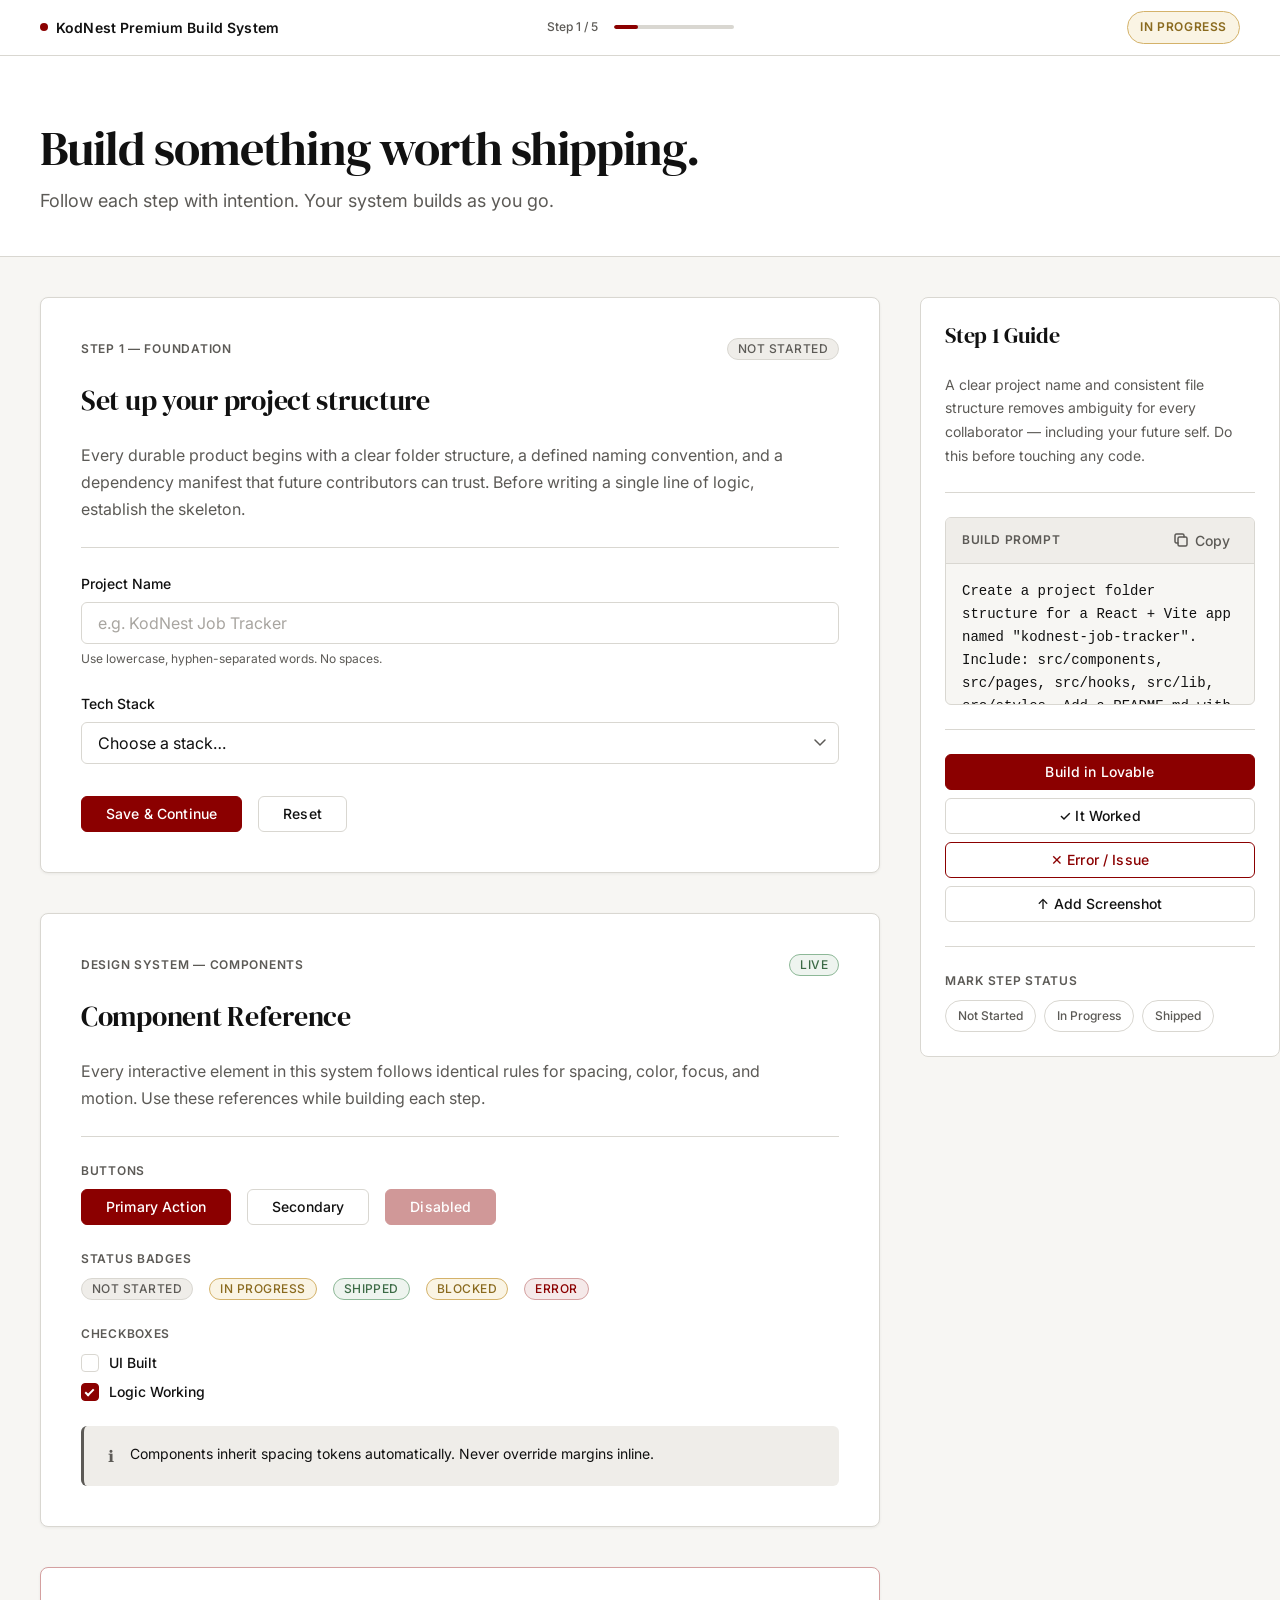
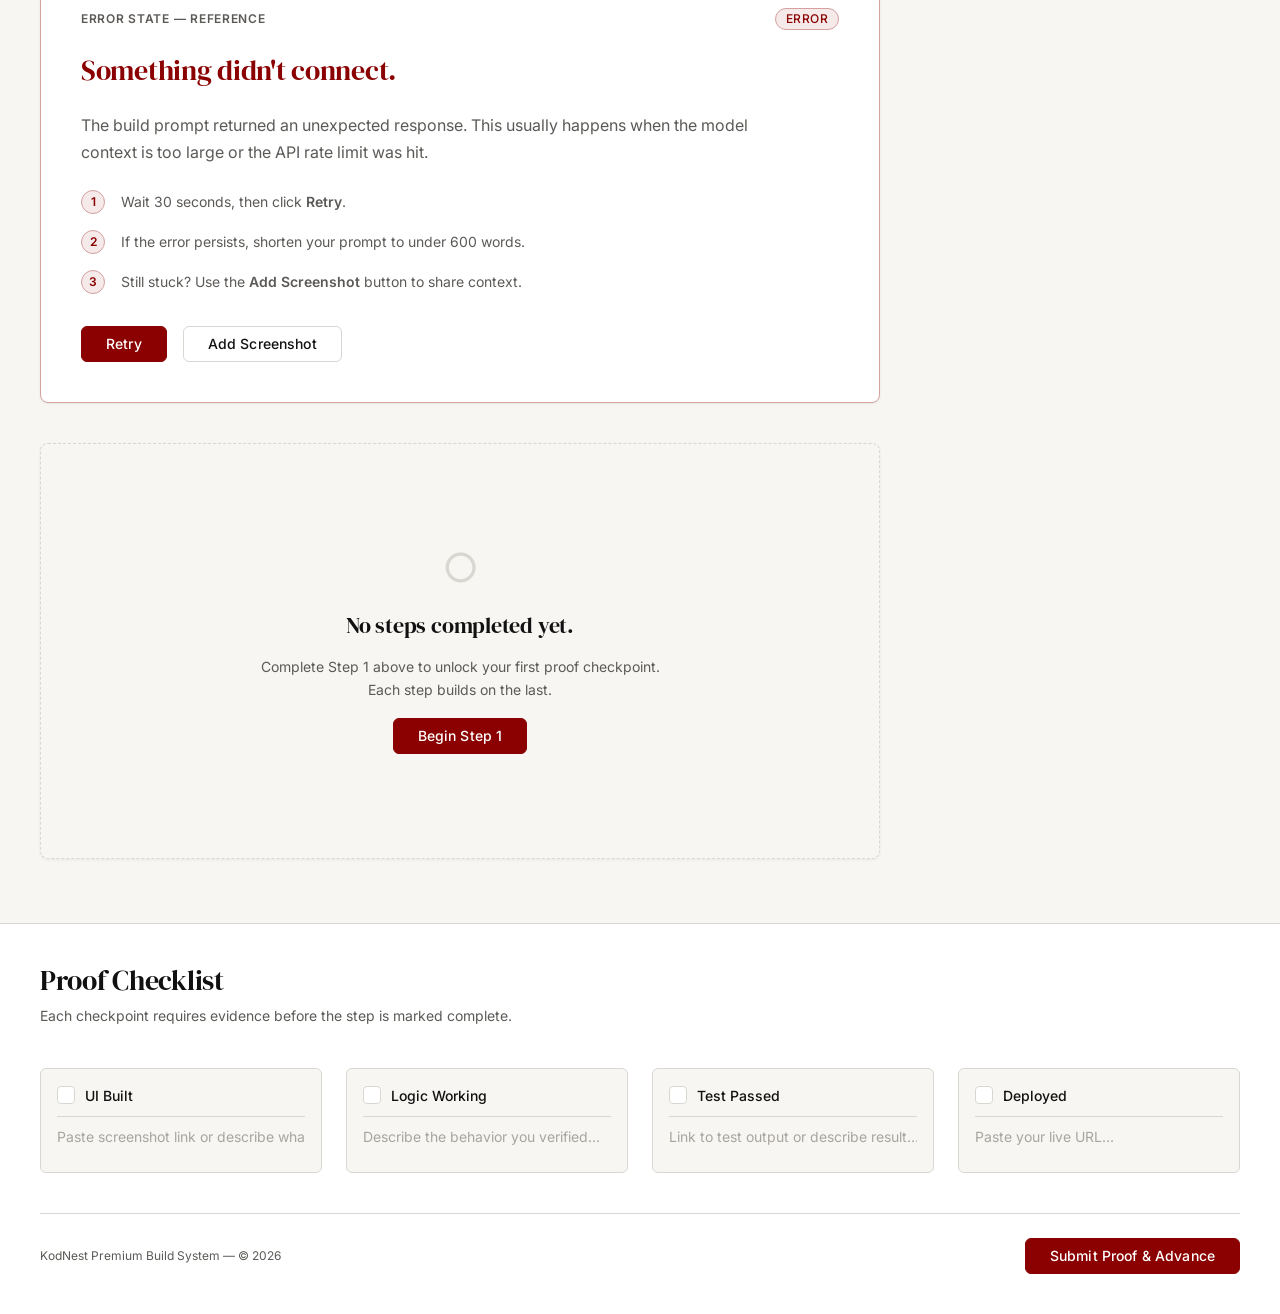
==== index.html @ 3947d909 "Initial commit for Job Notification Tracker" ====
<!DOCTYPE html>
<html lang="en">

<head>
    <meta charset="UTF-8" />
    <meta name="viewport" content="width=device-width, initial-scale=1.0" />
    <meta name="description"
        content="KodNest Premium Build System — A calm, intentional, and coherent design system for serious product builders." />
    <title>KodNest Premium Build System</title>
    <link rel="preconnect" href="https://fonts.googleapis.com" />
    <link rel="preconnect" href="https://fonts.gstatic.com" crossorigin />
    <link href="https://fonts.googleapis.com/css2?family=DM+Serif+Display&family=Inter:wght@400;500;600&display=swap"
        rel="stylesheet" />

    <style>
        /* ── TOKENS ── */
        :root {
            --color-bg: #F7F6F3;
            --color-text: #111111;
            --color-accent: #8B0000;
            --color-accent-hover: #6E0000;
            --color-accent-light: #f5e9e9;
            --color-success: #3B6A45;
            --color-success-bg: #EEF4EF;
            --color-warning: #8A6A1E;
            --color-warning-bg: #FAF4E4;
            --color-error: #8B0000;
            --color-error-bg: #f5e9e9;
            --color-border: #D9D7D1;
            --color-border-focus: #8B0000;
            --color-muted: #5C5A56;
            --color-surface: #FFFFFF;
            --color-overlay: #EFEDE9;
            --font-heading: 'DM Serif Display', Georgia, serif;
            --font-body: 'Inter', -apple-system, 'Segoe UI', sans-serif;
            --text-xs: 0.75rem;
            --text-sm: 0.875rem;
            --text-base: 1rem;
            --text-md: 1.125rem;
            --text-lg: 1.375rem;
            --text-xl: 1.75rem;
            --text-2xl: 2.25rem;
            --text-3xl: 3rem;
            --leading-tight: 1.2;
            --leading-normal: 1.5;
            --leading-relaxed: 1.7;
            --weight-regular: 400;
            --weight-medium: 500;
            --weight-semibold: 600;
            --space-1: 8px;
            --space-2: 16px;
            --space-3: 24px;
            --space-5: 40px;
            --space-8: 64px;
            --max-width-text: 720px;
            --max-width-layout: 1280px;
            --radius-sm: 4px;
            --radius-md: 6px;
            --radius-lg: 8px;
            --duration-fast: 150ms;
            --duration-base: 200ms;
            --easing-standard: ease-in-out;
            --shadow-card: 0 1px 3px rgba(0, 0, 0, 0.06);
            --z-topbar: 100;
            --z-overlay: 200;
        }

        /* ── RESET ── */
        *,
        *::before,
        *::after {
            box-sizing: border-box;
            margin: 0;
            padding: 0;
        }

        html {
            font-size: 16px;
            scroll-behavior: smooth;
            -webkit-font-smoothing: antialiased;
        }

        body {
            background-color: var(--color-bg);
            color: var(--color-text);
            font-family: var(--font-body);
            font-size: var(--text-base);
            line-height: var(--leading-relaxed);
            min-height: 100vh;
        }

        h1,
        h2,
        h3,
        h4,
        h5,
        h6 {
            font-family: var(--font-heading);
            font-weight: var(--weight-regular);
            line-height: var(--leading-tight);
            color: var(--color-text);
            letter-spacing: -0.01em;
        }

        h1 {
            font-size: var(--text-3xl);
        }

        h2 {
            font-size: var(--text-xl);
        }

        h3 {
            font-size: var(--text-lg);
        }

        p {
            font-size: var(--text-base);
            line-height: var(--leading-relaxed);
            color: var(--color-text);
            max-width: var(--max-width-text);
        }

        a {
            color: var(--color-accent);
            text-decoration: underline;
            text-underline-offset: 3px;
            transition: color var(--duration-fast) var(--easing-standard);
        }

        a:hover {
            color: var(--color-accent-hover);
        }

        strong {
            font-weight: var(--weight-semibold);
        }

        img {
            max-width: 100%;
            display: block;
            height: auto;
        }

        select {
            appearance: none;
            -webkit-appearance: none;
            background-image: url("data:image/svg+xml,%3Csvg xmlns='http://www.w3.org/2000/svg' width='12' height='8' viewBox='0 0 12 8'%3E%3Cpath d='M1 1l5 5 5-5' stroke='%235C5A56' stroke-width='1.5' fill='none' stroke-linecap='round'/%3E%3C/svg%3E");
            background-repeat: no-repeat;
            background-position: right 12px center;
            background-size: 12px;
            padding-right: 36px !important;
            cursor: pointer;
        }

        :focus-visible {
            outline: 2px solid var(--color-border-focus);
            outline-offset: 3px;
        }

        ::selection {
            background-color: var(--color-accent-light);
            color: var(--color-text);
        }

        ::-webkit-scrollbar {
            width: 6px;
            height: 6px;
        }

        ::-webkit-scrollbar-track {
            background: var(--color-bg);
        }

        ::-webkit-scrollbar-thumb {
            background: var(--color-border);
            border-radius: 99px;
        }

        ::-webkit-scrollbar-thumb:hover {
            background: var(--color-muted);
        }

        code {
            font-family: 'SFMono-Regular', 'Consolas', 'Menlo', monospace;
            font-size: 0.88em;
            background-color: var(--color-overlay);
            border: 1px solid var(--color-border);
            border-radius: var(--radius-sm);
            padding: 2px 6px;
        }

        pre {
            font-family: 'SFMono-Regular', 'Consolas', 'Menlo', monospace;
            font-size: var(--text-sm);
            line-height: 1.6;
            background-color: var(--color-overlay);
            border: 1px solid var(--color-border);
            border-radius: var(--radius-md);
            padding: var(--space-2);
            overflow-x: auto;
            white-space: pre-wrap;
            word-break: break-word;
            margin: 0;
        }

        /* ── CONTAINER ── */
        .container {
            width: 100%;
            max-width: var(--max-width-layout);
            margin: 0 auto;
            padding: 0 var(--space-5);
        }

        @media (max-width: 768px) {
            .container {
                padding: 0 var(--space-3);
            }
        }

        /* ── TOP BAR ── */
        .top-bar {
            position: sticky;
            top: 0;
            z-index: var(--z-topbar);
            height: 56px;
            display: flex;
            align-items: center;
            justify-content: space-between;
            gap: var(--space-3);
            padding: 0 var(--space-5);
            background-color: var(--color-surface);
            border-bottom: 1px solid var(--color-border);
        }

        .top-bar__project {
            display: flex;
            align-items: center;
            gap: var(--space-1);
            font-size: var(--text-sm);
            font-weight: var(--weight-semibold);
            color: var(--color-text);
            letter-spacing: 0.01em;
            white-space: nowrap;
            flex: 1;
        }

        .top-bar__logo-dot {
            width: 8px;
            height: 8px;
            border-radius: 50%;
            background-color: var(--color-accent);
            flex-shrink: 0;
        }

        .top-bar__progress {
            display: flex;
            align-items: center;
            gap: var(--space-2);
            flex: 2;
            justify-content: center;
        }

        .progress-step {
            font-size: var(--text-xs);
            font-weight: var(--weight-medium);
            color: var(--color-muted);
            white-space: nowrap;
        }

        .progress-track {
            width: 120px;
            height: 4px;
            background-color: var(--color-border);
            border-radius: 99px;
            overflow: hidden;
            flex-shrink: 0;
        }

        .progress-track__fill {
            height: 100%;
            background-color: var(--color-accent);
            border-radius: 99px;
            transition: width var(--duration-base) var(--easing-standard);
        }

        .top-bar__status {
            display: flex;
            align-items: center;
            justify-content: flex-end;
            flex: 1;
        }

        @media (max-width: 640px) {
            .top-bar {
                padding: 0 var(--space-2);
                gap: var(--space-2);
            }

            .top-bar__progress {
                display: none;
            }
        }

        /* ── CONTEXT HEADER ── */
        .context-header {
            border-bottom: 1px solid var(--color-border);
            padding: var(--space-8) 0 var(--space-5) 0;
            background-color: var(--color-surface);
        }

        .context-header .container {
            display: flex;
            flex-direction: column;
            gap: var(--space-1);
        }

        .context-header__headline {
            font-family: var(--font-heading);
            font-size: var(--text-3xl);
            color: var(--color-text);
            line-height: var(--leading-tight);
            max-width: 700px;
            letter-spacing: -0.02em;
        }

        .context-header__subtext {
            font-size: var(--text-md);
            color: var(--color-muted);
            line-height: var(--leading-relaxed);
            max-width: 560px;
        }

        @media (max-width: 768px) {
            .context-header {
                padding: var(--space-5) 0 var(--space-3) 0;
            }

            .context-header__headline {
                font-size: var(--text-2xl);
            }
        }

        /* ── WORKSPACE ── */
        .workspace {
            padding: var(--space-5) 0 var(--space-8) 0;
        }

        .workspace__inner {
            display: grid;
            grid-template-columns: 70% 30%;
            gap: var(--space-5);
            align-items: start;
        }

        .workspace__primary {
            display: flex;
            flex-direction: column;
            gap: var(--space-5);
            min-width: 0;
        }

        .workspace__secondary {
            min-width: 0;
        }

        @media (max-width: 960px) {
            .workspace__inner {
                grid-template-columns: 1fr;
            }

            .workspace__secondary {
                order: -1;
            }

            .panel {
                position: static;
                max-height: none;
            }
        }

        /* ── BUTTONS ── */
        .btn {
            display: inline-flex;
            align-items: center;
            justify-content: center;
            gap: var(--space-1);
            font-family: var(--font-body);
            font-size: var(--text-sm);
            font-weight: var(--weight-medium);
            line-height: 1;
            letter-spacing: 0.01em;
            border-radius: var(--radius-md);
            padding: 10px var(--space-3);
            border: 1.5px solid transparent;
            cursor: pointer;
            transition:
                background-color var(--duration-fast) var(--easing-standard),
                border-color var(--duration-fast) var(--easing-standard),
                color var(--duration-fast) var(--easing-standard),
                opacity var(--duration-fast) var(--easing-standard);
            text-decoration: none;
            white-space: nowrap;
            user-select: none;
            position: relative;
        }

        .btn--primary {
            background-color: var(--color-accent);
            border-color: var(--color-accent);
            color: #ffffff;
        }

        .btn--primary:hover:not(:disabled) {
            background-color: var(--color-accent-hover);
            border-color: var(--color-accent-hover);
        }

        .btn--secondary {
            background-color: transparent;
            border-color: var(--color-border);
            color: var(--color-text);
        }

        .btn--secondary:hover:not(:disabled) {
            background-color: var(--color-overlay);
            border-color: var(--color-text);
        }

        .btn--danger-outline {
            border-color: var(--color-accent);
            color: var(--color-accent);
            background: transparent;
        }

        .btn--danger-outline:hover:not(:disabled) {
            background-color: var(--color-accent-light);
        }

        .btn--full {
            width: 100%;
        }

        .btn:disabled,
        .btn--disabled {
            opacity: 0.4;
            cursor: not-allowed;
            pointer-events: none;
        }

        .btn--loading {
            pointer-events: none;
            opacity: 0.7;
        }

        .btn--loading::after {
            content: '';
            position: absolute;
            right: var(--space-2);
            top: 50%;
            transform: translateY(-50%);
            width: 14px;
            height: 14px;
            border: 2px solid rgba(255, 255, 255, 0.4);
            border-top-color: #ffffff;
            border-radius: 50%;
            animation: btn-spin 600ms linear infinite;
        }

        .btn--secondary.btn--loading::after {
            border: 2px solid var(--color-border);
            border-top-color: var(--color-accent);
        }

        @keyframes btn-spin {
            to {
                transform: translateY(-50%) rotate(360deg);
            }
        }

        .btn-icon {
            display: inline-flex;
            align-items: center;
            gap: 6px;
            font-family: var(--font-body);
            font-size: var(--text-sm);
            font-weight: var(--weight-medium);
            color: var(--color-muted);
            background: none;
            border: none;
            padding: 4px 8px;
            border-radius: var(--radius-sm);
            cursor: pointer;
            transition: color var(--duration-fast) var(--easing-standard), background-color var(--duration-fast) var(--easing-standard);
        }

        .btn-icon:hover {
            color: var(--color-text);
            background-color: var(--color-overlay);
        }

        /* ── BADGES ── */
        .badge {
            display: inline-flex;
            align-items: center;
            font-family: var(--font-body);
            font-size: var(--text-xs);
            font-weight: var(--weight-medium);
            letter-spacing: 0.04em;
            text-transform: uppercase;
            line-height: 1;
            padding: 4px 10px;
            border-radius: 99px;
            white-space: nowrap;
            border: 1px solid transparent;
        }

        .badge--neutral {
            background-color: var(--color-overlay);
            color: var(--color-muted);
            border-color: var(--color-border);
        }

        .badge--in-progress {
            background-color: var(--color-warning-bg);
            color: var(--color-warning);
            border-color: #D4B26A;
        }

        .badge--success {
            background-color: var(--color-success-bg);
            color: var(--color-success);
            border-color: #8DB897;
        }

        .badge--warning {
            background-color: var(--color-warning-bg);
            color: var(--color-warning);
            border-color: #D4B26A;
        }

        .badge--error {
            background-color: var(--color-error-bg);
            color: var(--color-error);
            border-color: #D4A0A0;
        }

        .status-badge {
            font-family: var(--font-body);
            font-size: var(--text-xs);
            font-weight: var(--weight-semibold);
            letter-spacing: 0.05em;
            text-transform: uppercase;
            padding: 5px 12px;
            border-radius: 99px;
            border: 1.5px solid transparent;
        }

        .status-badge--not-started {
            background-color: var(--color-overlay);
            color: var(--color-muted);
            border-color: var(--color-border);
        }

        .status-badge--in-progress {
            background-color: var(--color-warning-bg);
            color: var(--color-warning);
            border-color: #D4B26A;
        }

        .status-badge--shipped {
            background-color: var(--color-success-bg);
            color: var(--color-success);
            border-color: #8DB897;
        }

        /* ── CARDS ── */
        .card {
            background-color: var(--color-surface);
            border: 1px solid var(--color-border);
            border-radius: var(--radius-lg);
            padding: var(--space-5);
            display: flex;
            flex-direction: column;
            gap: var(--space-3);
            box-shadow: var(--shadow-card);
            transition: border-color var(--duration-base) var(--easing-standard);
        }

        .card:focus-within {
            border-color: var(--color-border-focus);
        }

        .card--error {
            border-color: #D4A0A0;
        }

        .card--empty {
            border-style: dashed;
            border-color: var(--color-border);
            background-color: var(--color-bg);
        }

        .card__header {
            display: flex;
            align-items: center;
            justify-content: space-between;
            gap: var(--space-2);
        }

        .card__label {
            font-size: var(--text-xs);
            font-weight: var(--weight-semibold);
            letter-spacing: 0.06em;
            text-transform: uppercase;
            color: var(--color-muted);
        }

        .card__title {
            font-family: var(--font-heading);
            font-size: var(--text-xl);
            line-height: var(--leading-tight);
            color: var(--color-text);
        }

        .card--error .card__title {
            color: var(--color-error);
        }

        .card__body {
            font-size: var(--text-base);
            line-height: var(--leading-relaxed);
            color: var(--color-muted);
            max-width: var(--max-width-text);
        }

        .card__divider {
            height: 1px;
            background-color: var(--color-border);
            border: none;
            flex-shrink: 0;
        }

        .card__actions {
            display: flex;
            align-items: center;
            gap: var(--space-2);
            flex-wrap: wrap;
            padding-top: var(--space-1);
        }

        /* ── FORM FIELDS ── */
        .field-group {
            display: flex;
            flex-direction: column;
            gap: 6px;
        }

        .field-label {
            font-size: var(--text-sm);
            font-weight: var(--weight-medium);
            color: var(--color-text);
            user-select: none;
        }

        .field-input {
            font-family: var(--font-body);
            font-size: var(--text-base);
            color: var(--color-text);
            background-color: var(--color-surface);
            border: 1.5px solid var(--color-border);
            border-radius: var(--radius-md);
            padding: 10px var(--space-2);
            width: 100%;
            transition: border-color var(--duration-fast) var(--easing-standard), box-shadow var(--duration-fast) var(--easing-standard);
            outline: none;
        }

        .field-input::placeholder {
            color: #A8A5A0;
        }

        .field-input:hover {
            border-color: var(--color-muted);
        }

        .field-input:focus {
            border-color: var(--color-border-focus);
            box-shadow: 0 0 0 3px var(--color-accent-light);
        }

        .field-input--valid {
            border-color: var(--color-success);
        }

        .field-input--valid:focus {
            box-shadow: 0 0 0 3px var(--color-success-bg);
            border-color: var(--color-success);
        }

        .field-input--error {
            border-color: var(--color-error);
        }

        .field-input--error:focus {
            box-shadow: 0 0 0 3px var(--color-error-bg);
            border-color: var(--color-error);
        }

        .field-hint {
            font-size: var(--text-xs);
            color: var(--color-muted);
            line-height: var(--leading-normal);
            max-width: none;
        }

        .field-error-msg {
            font-size: var(--text-xs);
            color: var(--color-error);
            line-height: var(--leading-normal);
            display: flex;
            align-items: center;
            gap: 5px;
            max-width: none;
        }

        .field-error-msg::before {
            content: '!';
            display: inline-flex;
            align-items: center;
            justify-content: center;
            width: 14px;
            height: 14px;
            border-radius: 50%;
            background-color: var(--color-error);
            color: #ffffff;
            font-size: 10px;
            font-weight: var(--weight-semibold);
            flex-shrink: 0;
            line-height: 1;
        }

        /* ── CHECKBOXES ── */
        .checkbox-label {
            display: inline-flex;
            align-items: center;
            gap: 10px;
            cursor: pointer;
            user-select: none;
        }

        .checkbox-input {
            width: 18px;
            height: 18px;
            border: 1.5px solid var(--color-border);
            border-radius: var(--radius-sm);
            background-color: var(--color-surface);
            appearance: none;
            -webkit-appearance: none;
            cursor: pointer;
            flex-shrink: 0;
            transition: border-color var(--duration-fast) var(--easing-standard), background-color var(--duration-fast) var(--easing-standard);
            position: relative;
        }

        .checkbox-input:hover {
            border-color: var(--color-accent);
        }

        .checkbox-input:checked {
            background-color: var(--color-accent);
            border-color: var(--color-accent);
        }

        .checkbox-input:checked::after {
            content: '';
            position: absolute;
            top: 3px;
            left: 5px;
            width: 5px;
            height: 9px;
            border: 2px solid #ffffff;
            border-top: none;
            border-left: none;
            transform: rotate(45deg);
        }

        .checkbox-text {
            font-size: var(--text-sm);
            font-weight: var(--weight-medium);
            color: var(--color-text);
            line-height: var(--leading-normal);
        }

        /* ── CALLOUTS ── */
        .callout {
            display: flex;
            align-items: flex-start;
            gap: var(--space-2);
            padding: var(--space-2) var(--space-3);
            border-radius: var(--radius-md);
            border-left: 3px solid transparent;
        }

        .callout p {
            font-size: var(--text-sm);
            line-height: var(--leading-relaxed);
            max-width: none;
        }

        .callout__icon {
            font-size: var(--text-base);
            flex-shrink: 0;
            margin-top: 1px;
        }

        .callout--info {
            background-color: var(--color-overlay);
            border-left-color: var(--color-muted);
            color: var(--color-muted);
        }

        .callout--success {
            background-color: var(--color-success-bg);
            border-left-color: var(--color-success);
            color: var(--color-success);
        }

        .callout--warning {
            background-color: var(--color-warning-bg);
            border-left-color: var(--color-warning);
            color: var(--color-warning);
        }

        .callout--error {
            background-color: var(--color-error-bg);
            border-left-color: var(--color-error);
            color: var(--color-error);
        }

        /* ── SECONDARY PANEL ── */
        .panel {
            background-color: var(--color-surface);
            border: 1px solid var(--color-border);
            border-radius: var(--radius-lg);
            padding: var(--space-3);
            display: flex;
            flex-direction: column;
            gap: var(--space-3);
            position: sticky;
            top: calc(56px + var(--space-3));
            max-height: calc(100vh - 140px);
            overflow-y: auto;
        }

        .panel__title {
            font-family: var(--font-heading);
            font-size: var(--text-lg);
            color: var(--color-text);
            line-height: var(--leading-tight);
        }

        .panel__description {
            font-size: var(--text-sm);
            color: var(--color-muted);
            line-height: var(--leading-relaxed);
            max-width: none;
        }

        .panel__label {
            font-size: var(--text-xs);
            font-weight: var(--weight-semibold);
            letter-spacing: 0.06em;
            text-transform: uppercase;
            color: var(--color-muted);
            max-width: none;
        }

        .panel__divider {
            height: 1px;
            background-color: var(--color-border);
            border: none;
            flex-shrink: 0;
        }

        .panel__actions {
            display: flex;
            flex-direction: column;
            gap: var(--space-1);
        }

        /* ── PROMPT BOX ── */
        .prompt-box {
            border: 1px solid var(--color-border);
            border-radius: var(--radius-md);
            overflow: hidden;
            background-color: var(--color-bg);
        }

        .prompt-box--copied {
            border-color: var(--color-success);
        }

        .prompt-box__header {
            display: flex;
            align-items: center;
            justify-content: space-between;
            padding: 10px var(--space-2);
            border-bottom: 1px solid var(--color-border);
            background-color: var(--color-overlay);
        }

        .prompt-box__label {
            font-size: var(--text-xs);
            font-weight: var(--weight-semibold);
            letter-spacing: 0.05em;
            text-transform: uppercase;
            color: var(--color-muted);
        }

        .prompt-box__content {
            font-size: var(--text-sm);
            color: var(--color-text);
            background-color: transparent;
            border: none;
            border-radius: 0;
            padding: var(--space-2);
            margin: 0;
            white-space: pre-wrap;
            word-break: break-word;
            line-height: 1.65;
        }

        /* ── STATUS PILLS ── */
        .panel-status-group {
            display: flex;
            flex-direction: column;
            gap: var(--space-1);
        }

        .status-pills {
            display: flex;
            gap: var(--space-1);
            flex-wrap: wrap;
        }

        .status-pill {
            display: inline-flex;
            align-items: center;
            cursor: pointer;
            user-select: none;
        }

        .status-pill__input {
            display: none;
        }

        .status-pill__label {
            font-size: var(--text-xs);
            font-weight: var(--weight-medium);
            padding: 5px 12px;
            border: 1.5px solid var(--color-border);
            border-radius: 99px;
            color: var(--color-muted);
            background-color: var(--color-surface);
            transition: border-color var(--duration-fast) var(--easing-standard), color var(--duration-fast) var(--easing-standard), background-color var(--duration-fast) var(--easing-standard);
        }

        .status-pill__input:checked+.status-pill__label {
            border-color: var(--color-accent);
            color: var(--color-accent);
            background-color: var(--color-accent-light);
        }

        .status-pill:hover .status-pill__label {
            border-color: var(--color-muted);
            color: var(--color-text);
        }

        /* ── ERROR STEPS ── */
        .error-steps {
            display: flex;
            flex-direction: column;
            gap: var(--space-2);
        }

        .error-step {
            display: flex;
            align-items: flex-start;
            gap: var(--space-2);
        }

        .error-step__num {
            flex-shrink: 0;
            width: 24px;
            height: 24px;
            display: flex;
            align-items: center;
            justify-content: center;
            border-radius: 50%;
            background-color: var(--color-error-bg);
            border: 1px solid #D4A0A0;
            font-size: var(--text-xs);
            font-weight: var(--weight-semibold);
            color: var(--color-accent);
            line-height: 1;
        }

        .error-step p {
            font-size: var(--text-sm);
            line-height: var(--leading-relaxed);
            color: var(--color-muted);
            max-width: none;
        }

        /* ── EMPTY STATE ── */
        .empty-state {
            display: flex;
            flex-direction: column;
            align-items: center;
            text-align: center;
            gap: var(--space-2);
            padding: var(--space-8) var(--space-5);
        }

        .empty-state__icon {
            font-size: 2.5rem;
            color: var(--color-border);
            line-height: 1;
            margin-bottom: var(--space-1);
        }

        .empty-state__title {
            font-family: var(--font-heading);
            font-size: var(--text-lg);
            color: var(--color-text);
        }

        .empty-state__body {
            font-size: var(--text-sm);
            color: var(--color-muted);
            max-width: 400px;
            margin: 0 auto;
        }

        /* ── SHOWCASE ── */
        .showcase-group {
            display: flex;
            flex-direction: column;
            gap: var(--space-1);
        }

        .showcase-label {
            font-size: var(--text-xs);
            font-weight: var(--weight-semibold);
            letter-spacing: 0.06em;
            text-transform: uppercase;
            color: var(--color-muted);
            max-width: none;
        }

        .showcase-row {
            display: flex;
            align-items: center;
            gap: var(--space-2);
            flex-wrap: wrap;
        }

        .showcase-col {
            display: flex;
            flex-direction: column;
            gap: var(--space-1);
        }

        /* ── PROOF FOOTER ── */
        .proof-footer {
            border-top: 1px solid var(--color-border);
            background-color: var(--color-surface);
            padding: var(--space-5) 0;
        }

        .proof-footer__inner {
            display: flex;
            flex-direction: column;
            gap: var(--space-5);
        }

        .proof-footer__heading {
            display: flex;
            flex-direction: column;
            gap: 6px;
        }

        .proof-footer__title {
            font-family: var(--font-heading);
            font-size: var(--text-xl);
            color: var(--color-text);
            line-height: var(--leading-tight);
        }

        .proof-footer__subtitle {
            font-size: var(--text-sm);
            color: var(--color-muted);
            max-width: 500px;
        }

        .proof-checklist {
            display: grid;
            grid-template-columns: repeat(auto-fit, minmax(260px, 1fr));
            gap: var(--space-3);
        }

        .proof-item {
            display: flex;
            flex-direction: column;
            gap: var(--space-1);
            padding: var(--space-2);
            border: 1px solid var(--color-border);
            border-radius: var(--radius-md);
            background-color: var(--color-bg);
            transition: border-color var(--duration-fast) var(--easing-standard);
        }

        .proof-item:has(.checkbox-input:checked) {
            border-color: var(--color-success);
            background-color: var(--color-success-bg);
        }

        .proof-item:has(.checkbox-input:checked) .checkbox-text {
            color: var(--color-success);
        }

        .proof-item:has(.checkbox-input:checked) .proof-input {
            border-top-color: #8DB897;
        }

        .proof-item:focus-within {
            border-color: var(--color-border-focus);
        }

        .proof-item__label {
            margin-bottom: 2px;
        }

        .proof-input {
            font-family: var(--font-body);
            font-size: var(--text-sm);
            color: var(--color-text);
            background-color: transparent;
            border: none;
            border-top: 1px solid var(--color-border);
            padding: var(--space-1) 0;
            width: 100%;
            outline: none;
            line-height: var(--leading-relaxed);
            transition: border-color var(--duration-fast) var(--easing-standard);
        }

        .proof-input::placeholder {
            color: #A8A5A0;
        }

        .proof-input:focus {
            border-top-color: var(--color-border-focus);
        }

        .proof-footer__bar {
            display: flex;
            align-items: center;
            justify-content: space-between;
            padding-top: var(--space-3);
            border-top: 1px solid var(--color-border);
            gap: var(--space-3);
            flex-wrap: wrap;
        }

        .proof-footer__credit {
            font-size: var(--text-xs);
            color: var(--color-muted);
            max-width: none;
        }

        /* ── TOAST ── */
        .toast-container {
            position: fixed;
            bottom: var(--space-5);
            right: var(--space-5);
            display: flex;
            flex-direction: column;
            gap: var(--space-1);
            z-index: var(--z-overlay);
            pointer-events: none;
        }

        .toast {
            display: flex;
            align-items: center;
            gap: var(--space-2);
            background-color: var(--color-text);
            color: var(--color-bg);
            font-size: var(--text-sm);
            font-weight: var(--weight-medium);
            padding: 12px var(--space-3);
            border-radius: var(--radius-md);
            box-shadow: 0 4px 16px rgba(0, 0, 0, 0.14);
            pointer-events: auto;
            animation: toast-in var(--duration-base) var(--easing-standard);
            max-width: 340px;
        }

        .toast--success {
            background-color: var(--color-success);
            color: #ffffff;
        }

        .toast--error {
            background-color: var(--color-accent);
            color: #ffffff;
        }

        .toast--exit {
            animation: toast-out var(--duration-base) var(--easing-standard) forwards;
        }

        @keyframes toast-in {
            from {
                opacity: 0;
                transform: translateY(12px);
            }

            to {
                opacity: 1;
                transform: translateY(0);
            }
        }

        @keyframes toast-out {
            from {
                opacity: 1;
                transform: translateY(0);
            }

            to {
                opacity: 0;
                transform: translateY(8px);
            }
        }

        /* ── UTILITY ── */
        .visually-hidden {
            position: absolute;
            width: 1px;
            height: 1px;
            padding: 0;
            margin: -1px;
            overflow: hidden;
            clip: rect(0, 0, 0, 0);
            white-space: nowrap;
            border: 0;
        }

        .text-muted {
            color: var(--color-muted);
        }
    </style>
</head>

<body>

    <!-- TOP BAR -->
    <header class="top-bar" role="banner">
        <div class="top-bar__project">
            <span class="top-bar__logo-dot" aria-hidden="true"></span>
            KodNest Premium Build System
        </div>
        <nav class="top-bar__progress" aria-label="Progress">
            <span class="progress-step">Step 1 / 5</span>
            <div class="progress-track" role="progressbar" aria-valuenow="1" aria-valuemin="1" aria-valuemax="5">
                <div class="progress-track__fill" style="width: 20%"></div>
            </div>
        </nav>
        <div class="top-bar__status">
            <span class="status-badge status-badge--in-progress" id="global-status-badge">In Progress</span>
        </div>
    </header>

    <!-- CONTEXT HEADER -->
    <section class="context-header" aria-labelledby="context-headline">
        <div class="container">
            <h1 class="context-header__headline" id="context-headline">Build something worth shipping.</h1>
            <p class="context-header__subtext">Follow each step with intention. Your system builds as you go.</p>
        </div>
    </section>

    <!-- WORKSPACE -->
    <main class="workspace" id="main-workspace">
        <div class="container workspace__inner">

            <!-- PRIMARY (70%) -->
            <section class="workspace__primary" aria-label="Primary workspace">

                <!-- Step card -->
                <article class="card" id="step-card-1">
                    <header class="card__header">
                        <span class="card__label">Step 1 — Foundation</span>
                        <span class="badge badge--neutral">Not Started</span>
                    </header>
                    <h2 class="card__title">Set up your project structure</h2>
                    <p class="card__body">Every durable product begins with a clear folder structure, a defined naming
                        convention, and a dependency manifest that future contributors can trust. Before writing a
                        single line of logic, establish the skeleton.</p>
                    <div class="card__divider" role="separator"></div>
                    <div class="field-group">
                        <label class="field-label" for="project-name-input">Project Name</label>
                        <input class="field-input" id="project-name-input" type="text"
                            placeholder="e.g. KodNest Job Tracker" autocomplete="off" />
                        <p class="field-hint">Use lowercase, hyphen-separated words. No spaces.</p>
                    </div>
                    <div class="field-group">
                        <label class="field-label" for="tech-stack-select">Tech Stack</label>
                        <select class="field-input field-input--select" id="tech-stack-select">
                            <option value="" disabled selected>Choose a stack…</option>
                            <option value="react-vite">React + Vite</option>
                            <option value="next">Next.js (App Router)</option>
                            <option value="html-css-js">HTML / CSS / JS</option>
                            <option value="vue">Vue 3 + Vite</option>
                        </select>
                    </div>
                    <div class="card__actions">
                        <button class="btn btn--primary" id="save-step-1-btn" type="button">Save &amp; Continue</button>
                        <button class="btn btn--secondary" id="reset-step-1-btn" type="button">Reset</button>
                    </div>
                </article>

                <!-- Component showcase -->
                <article class="card" id="component-showcase-card">
                    <header class="card__header">
                        <span class="card__label">Design System — Components</span>
                        <span class="badge badge--success">Live</span>
                    </header>
                    <h2 class="card__title">Component Reference</h2>
                    <p class="card__body">Every interactive element in this system follows identical rules for spacing,
                        color, focus, and motion. Use these references while building each step.</p>
                    <div class="card__divider" role="separator"></div>

                    <div class="showcase-group">
                        <p class="showcase-label">Buttons</p>
                        <div class="showcase-row">
                            <button class="btn btn--primary" type="button" id="demo-primary-btn">Primary Action</button>
                            <button class="btn btn--secondary" type="button" id="demo-secondary-btn">Secondary</button>
                            <button class="btn btn--primary btn--disabled" type="button" disabled
                                id="demo-disabled-btn">Disabled</button>
                        </div>
                    </div>

                    <div class="showcase-group">
                        <p class="showcase-label">Status Badges</p>
                        <div class="showcase-row">
                            <span class="badge badge--neutral">Not Started</span>
                            <span class="badge badge--in-progress">In Progress</span>
                            <span class="badge badge--success">Shipped</span>
                            <span class="badge badge--warning">Blocked</span>
                            <span class="badge badge--error">Error</span>
                        </div>
                    </div>

                    <div class="showcase-group">
                        <p class="showcase-label">Checkboxes</p>
                        <div class="showcase-col">
                            <label class="checkbox-label" for="demo-check-1">
                                <input class="checkbox-input" id="demo-check-1" type="checkbox" />
                                <span class="checkbox-text">UI Built</span>
                            </label>
                            <label class="checkbox-label" for="demo-check-2">
                                <input class="checkbox-input" id="demo-check-2" type="checkbox" checked />
                                <span class="checkbox-text">Logic Working</span>
                            </label>
                        </div>
                    </div>

                    <div class="callout callout--info" role="note" id="demo-callout">
                        <span class="callout__icon" aria-hidden="true">ℹ</span>
                        <p>Components inherit spacing tokens automatically. Never override margins inline.</p>
                    </div>
                </article>

                <!-- Error state -->
                <article class="card card--error" id="error-state-card" aria-live="polite">
                    <header class="card__header">
                        <span class="card__label">Error State — Reference</span>
                        <span class="badge badge--error">Error</span>
                    </header>
                    <h2 class="card__title">Something didn't connect.</h2>
                    <p class="card__body">The build prompt returned an unexpected response. This usually happens when
                        the model context is too large or the API rate limit was hit.</p>
                    <div class="error-steps" role="list">
                        <div class="error-step" role="listitem">
                            <span class="error-step__num" aria-hidden="true">1</span>
                            <p>Wait 30 seconds, then click <strong>Retry</strong>.</p>
                        </div>
                        <div class="error-step" role="listitem">
                            <span class="error-step__num" aria-hidden="true">2</span>
                            <p>If the error persists, shorten your prompt to under 600 words.</p>
                        </div>
                        <div class="error-step" role="listitem">
                            <span class="error-step__num" aria-hidden="true">3</span>
                            <p>Still stuck? Use the <strong>Add Screenshot</strong> button to share context.</p>
                        </div>
                    </div>
                    <div class="card__actions">
                        <button class="btn btn--primary" id="retry-btn" type="button">Retry</button>
                        <button class="btn btn--secondary" id="add-screenshot-btn" type="button">Add Screenshot</button>
                    </div>
                </article>

                <!-- Empty state -->
                <article class="card card--empty" id="empty-state-card">
                    <div class="empty-state">
                        <div class="empty-state__icon" aria-hidden="true">○</div>
                        <h2 class="empty-state__title">No steps completed yet.</h2>
                        <p class="empty-state__body">Complete Step 1 above to unlock your first proof checkpoint. Each
                            step builds on the last.</p>
                        <button class="btn btn--primary" id="start-first-step-btn" type="button">Begin Step 1</button>
                    </div>
                </article>

            </section>

            <!-- SECONDARY PANEL (30%) -->
            <aside class="workspace__secondary" aria-label="Step guidance panel">
                <div class="panel">
                    <h2 class="panel__title">Step 1 Guide</h2>
                    <p class="panel__description">A clear project name and consistent file structure removes ambiguity
                        for every collaborator — including your future self. Do this before touching any code.</p>

                    <div class="panel__divider" role="separator"></div>

                    <div class="prompt-box" id="prompt-box-step-1">
                        <div class="prompt-box__header">
                            <span class="prompt-box__label">Build Prompt</span>
                            <button class="btn-icon" id="copy-prompt-btn" type="button"
                                aria-label="Copy prompt to clipboard" title="Copy">
                                <svg width="16" height="16" viewBox="0 0 16 16" fill="none" aria-hidden="true">
                                    <rect x="5" y="5" width="9" height="9" rx="1.5" stroke="currentColor"
                                        stroke-width="1.5" />
                                    <path
                                        d="M11 5V3.5A1.5 1.5 0 0 0 9.5 2h-6A1.5 1.5 0 0 0 2 3.5v6A1.5 1.5 0 0 0 3.5 11H5"
                                        stroke="currentColor" stroke-width="1.5" stroke-linecap="round" />
                                </svg>
                                Copy
                            </button>
                        </div>
                        <pre class="prompt-box__content"
                            id="prompt-text">Create a project folder structure for a React + Vite app named "kodnest-job-tracker". Include: src/components, src/pages, src/hooks, src/lib, src/styles. Add a README.md with setup instructions and a .gitignore for Node.</pre>
                    </div>

                    <div class="panel__divider" role="separator"></div>

                    <div class="panel__actions">
                        <button class="btn btn--primary btn--full" id="build-in-lovable-btn" type="button">Build in
                            Lovable</button>
                        <button class="btn btn--secondary btn--full" id="it-worked-btn" type="button">✓ It
                            Worked</button>
                        <button class="btn btn--secondary btn--full btn--danger-outline" id="error-btn" type="button">✕
                            Error / Issue</button>
                        <button class="btn btn--secondary btn--full" id="add-screenshot-panel-btn" type="button">↑ Add
                            Screenshot</button>
                    </div>

                    <div class="panel__divider" role="separator"></div>

                    <div class="panel-status-group">
                        <p class="panel__label">Mark Step Status</p>
                        <div class="status-pills" role="radiogroup" aria-label="Step status">
                            <label class="status-pill" for="status-not-started">
                                <input class="status-pill__input" id="status-not-started" type="radio"
                                    name="step-status" value="not-started" />
                                <span class="status-pill__label">Not Started</span>
                            </label>
                            <label class="status-pill" for="status-in-progress">
                                <input class="status-pill__input" id="status-in-progress" type="radio"
                                    name="step-status" value="in-progress" />
                                <span class="status-pill__label">In Progress</span>
                            </label>
                            <label class="status-pill" for="status-shipped">
                                <input class="status-pill__input" id="status-shipped" type="radio" name="step-status"
                                    value="shipped" />
                                <span class="status-pill__label">Shipped</span>
                            </label>
                        </div>
                    </div>

                </div>
            </aside>

        </div>
    </main>

    <!-- PROOF FOOTER -->
    <footer class="proof-footer" id="proof-footer" role="contentinfo">
        <div class="container proof-footer__inner">
            <div class="proof-footer__heading">
                <h2 class="proof-footer__title">Proof Checklist</h2>
                <p class="proof-footer__subtitle">Each checkpoint requires evidence before the step is marked complete.
                </p>
            </div>

            <div class="proof-checklist" role="list">
                <div class="proof-item" role="listitem" id="proof-ui-built">
                    <label class="checkbox-label proof-item__label" for="proof-check-ui">
                        <input class="checkbox-input" id="proof-check-ui" type="checkbox" />
                        <span class="checkbox-text">UI Built</span>
                    </label>
                    <input class="proof-input" id="proof-input-ui" type="text"
                        placeholder="Paste screenshot link or describe what you see…" aria-label="UI Built proof" />
                </div>

                <div class="proof-item" role="listitem" id="proof-logic">
                    <label class="checkbox-label proof-item__label" for="proof-check-logic">
                        <input class="checkbox-input" id="proof-check-logic" type="checkbox" />
                        <span class="checkbox-text">Logic Working</span>
                    </label>
                    <input class="proof-input" id="proof-input-logic" type="text"
                        placeholder="Describe the behavior you verified…" aria-label="Logic Working proof" />
                </div>

                <div class="proof-item" role="listitem" id="proof-test">
                    <label class="checkbox-label proof-item__label" for="proof-check-test">
                        <input class="checkbox-input" id="proof-check-test" type="checkbox" />
                        <span class="checkbox-text">Test Passed</span>
                    </label>
                    <input class="proof-input" id="proof-input-test" type="text"
                        placeholder="Link to test output or describe result…" aria-label="Test Passed proof" />
                </div>

                <div class="proof-item" role="listitem" id="proof-deployed">
                    <label class="checkbox-label proof-item__label" for="proof-check-deployed">
                        <input class="checkbox-input" id="proof-check-deployed" type="checkbox" />
                        <span class="checkbox-text">Deployed</span>
                    </label>
                    <input class="proof-input" id="proof-input-deployed" type="text" placeholder="Paste your live URL…"
                        aria-label="Deployed proof" />
                </div>
            </div>

            <div class="proof-footer__bar">
                <p class="proof-footer__credit">KodNest Premium Build System &mdash; © 2026</p>
                <button class="btn btn--primary" id="submit-proof-btn" type="button">Submit Proof &amp; Advance</button>
            </div>
        </div>
    </footer>

    <script>
        'use strict';

        /* ── TOAST ── */
        function createToastContainer() {
            const ex = document.getElementById('kn-toast-container');
            if (ex) return ex;
            const c = document.createElement('div');
            c.className = 'toast-container'; c.id = 'kn-toast-container';
            document.body.appendChild(c); return c;
        }
        function showToast(msg, type = 'default', duration = 3000) {
            const container = createToastContainer();
            const toast = document.createElement('div');
            toast.className = 'toast';
            if (type === 'success') toast.classList.add('toast--success');
            if (type === 'error') toast.classList.add('toast--error');
            toast.textContent = msg;
            toast.setAttribute('role', 'alert');
            container.appendChild(toast);
            setTimeout(() => {
                toast.classList.add('toast--exit');
                toast.addEventListener('animationend', () => toast.remove(), { once: true });
            }, duration);
        }

        /* ── COPY PROMPT ── */
        function initCopyPrompt() {
            const copyBtn = document.getElementById('copy-prompt-btn');
            const promptEl = document.getElementById('prompt-text');
            const promptBox = document.getElementById('prompt-box-step-1');
            if (!copyBtn || !promptEl) return;
            copyBtn.addEventListener('click', async () => {
                try {
                    await navigator.clipboard.writeText(promptEl.textContent.trim());
                    promptBox?.classList.add('prompt-box--copied');
                    const orig = copyBtn.innerHTML;
                    copyBtn.innerHTML = `<svg width="16" height="16" viewBox="0 0 16 16" fill="none"><path d="M3 8l4 4 6-6" stroke="currentColor" stroke-width="1.5" stroke-linecap="round" stroke-linejoin="round"/></svg> Copied!`;
                    copyBtn.style.color = 'var(--color-success)';
                    showToast('Prompt copied to clipboard.', 'success');
                    setTimeout(() => { copyBtn.innerHTML = orig; copyBtn.style.color = ''; promptBox?.classList.remove('prompt-box--copied'); }, 2000);
                } catch { showToast('Could not copy. Please select and copy manually.', 'error'); }
            });
        }

        /* ── STATUS SYNC ── */
        function initStatusSync() {
            const pills = document.querySelectorAll('.status-pill__input[name="step-status"]');
            const badge = document.getElementById('global-status-badge');
            if (!badge || !pills.length) return;
            const labelMap = {
                'not-started': { text: 'Not Started', cls: 'status-badge--not-started' },
                'in-progress': { text: 'In Progress', cls: 'status-badge--in-progress' },
                'shipped': { text: 'Shipped', cls: 'status-badge--shipped' },
            };
            pills.forEach(pill => {
                pill.addEventListener('change', () => {
                    const map = labelMap[pill.value]; if (!map) return;
                    Object.values(labelMap).forEach(m => badge.classList.remove(m.cls));
                    badge.classList.add(map.cls); badge.textContent = map.text;
                    showToast(`Step status updated to "${map.text}".`);
                });
            });
        }

        /* ── PROOF CHECKLIST ── */
        function initProofChecklist() {
            const submitBtn = document.getElementById('submit-proof-btn');
            const checkboxes = document.querySelectorAll('#proof-footer .checkbox-input');
            const proofInputs = document.querySelectorAll('.proof-input');
            if (!submitBtn) return;
            submitBtn.addEventListener('click', () => {
                let allChecked = true; const unchecked = [];
                checkboxes.forEach(cb => {
                    if (!cb.checked) { allChecked = false; const l = cb.closest('.proof-item')?.querySelector('.checkbox-text'); if (l) unchecked.push(l.textContent); }
                });
                if (!allChecked) { showToast(`Missing: ${unchecked.join(', ')}. Check all items before advancing.`, 'error', 4000); return; }
                let hasEmpty = false;
                proofInputs.forEach(i => { if (!i.value.trim()) hasEmpty = true; });
                if (hasEmpty) { showToast('Please fill in all proof fields before submitting.', 'error', 4000); return; }
                showToast('Proof submitted. Advancing to next step…', 'success', 3500);
                submitBtn.classList.add('btn--loading');
                setTimeout(() => submitBtn.classList.remove('btn--loading'), 3500);
            });
        }

        /* ── PANEL BUTTONS ── */
        function initPanelButtons() {
            document.getElementById('it-worked-btn')?.addEventListener('click', () => showToast('Marked as working. Continue to the next step.', 'success'));
            document.getElementById('error-btn')?.addEventListener('click', () => showToast('Error logged. Use the screenshot button to share context.', 'error'));
            document.getElementById('build-in-lovable-btn')?.addEventListener('click', () => showToast('Opening Build in Lovable…'));
            document.getElementById('add-screenshot-btn')?.addEventListener('click', () => showToast('Screenshot upload coming soon.'));
            document.getElementById('add-screenshot-panel-btn')?.addEventListener('click', () => showToast('Screenshot upload coming soon.'));
        }

        /* ── STEP SAVE / RESET ── */
        function initStepControls() {
            const saveBtn = document.getElementById('save-step-1-btn');
            const resetBtn = document.getElementById('reset-step-1-btn');
            const nameInput = document.getElementById('project-name-input');
            const stackSelect = document.getElementById('tech-stack-select');
            saveBtn?.addEventListener('click', () => {
                const name = nameInput?.value.trim(); const stack = stackSelect?.value;
                if (!name) {
                    nameInput?.classList.add('field-input--error');
                    if (!document.getElementById('name-error-msg')) {
                        const msg = document.createElement('p'); msg.className = 'field-error-msg'; msg.id = 'name-error-msg'; msg.textContent = 'Project name is required.'; nameInput?.insertAdjacentElement('afterend', msg);
                    }
                    showToast('Please enter a project name before saving.', 'error'); nameInput?.focus(); return;
                }
                if (!stack) { showToast('Please choose a tech stack before saving.', 'error'); stackSelect?.focus(); return; }
                nameInput?.classList.remove('field-input--error'); document.getElementById('name-error-msg')?.remove(); nameInput?.classList.add('field-input--valid');
                showToast(`Step 1 saved — "${name}" with ${stack}.`, 'success');
                saveBtn.classList.add('btn--loading'); setTimeout(() => saveBtn.classList.remove('btn--loading'), 1500);
            });
            resetBtn?.addEventListener('click', () => {
                if (nameInput) nameInput.value = ''; if (stackSelect) stackSelect.value = '';
                nameInput?.classList.remove('field-input--valid', 'field-input--error'); document.getElementById('name-error-msg')?.remove();
                showToast('Step 1 reset.');
            });
            nameInput?.addEventListener('input', () => { if (nameInput.value.trim()) { nameInput.classList.remove('field-input--error'); document.getElementById('name-error-msg')?.remove(); } });
        }

        /* ── RETRY ── */
        function initRetryButton() {
            const retryBtn = document.getElementById('retry-btn');
            retryBtn?.addEventListener('click', () => {
                retryBtn.classList.add('btn--loading'); showToast('Retrying…');
                setTimeout(() => { retryBtn.classList.remove('btn--loading'); showToast('Connection restored. Please re-run your prompt.', 'success'); }, 2000);
            });
        }

        /* ── EMPTY STATE ── */
        function initEmptyState() {
            document.getElementById('start-first-step-btn')?.addEventListener('click', () => {
                document.getElementById('project-name-input')?.scrollIntoView({ behavior: 'smooth', block: 'center' });
                setTimeout(() => document.getElementById('project-name-input')?.focus(), 400);
            });
        }

        document.addEventListener('DOMContentLoaded', () => {
            initCopyPrompt();
            initStatusSync();
            initProofChecklist();
            initPanelButtons();
            initStepControls();
            initRetryButton();
            initEmptyState();
        });
    </script>
</body>

</html>
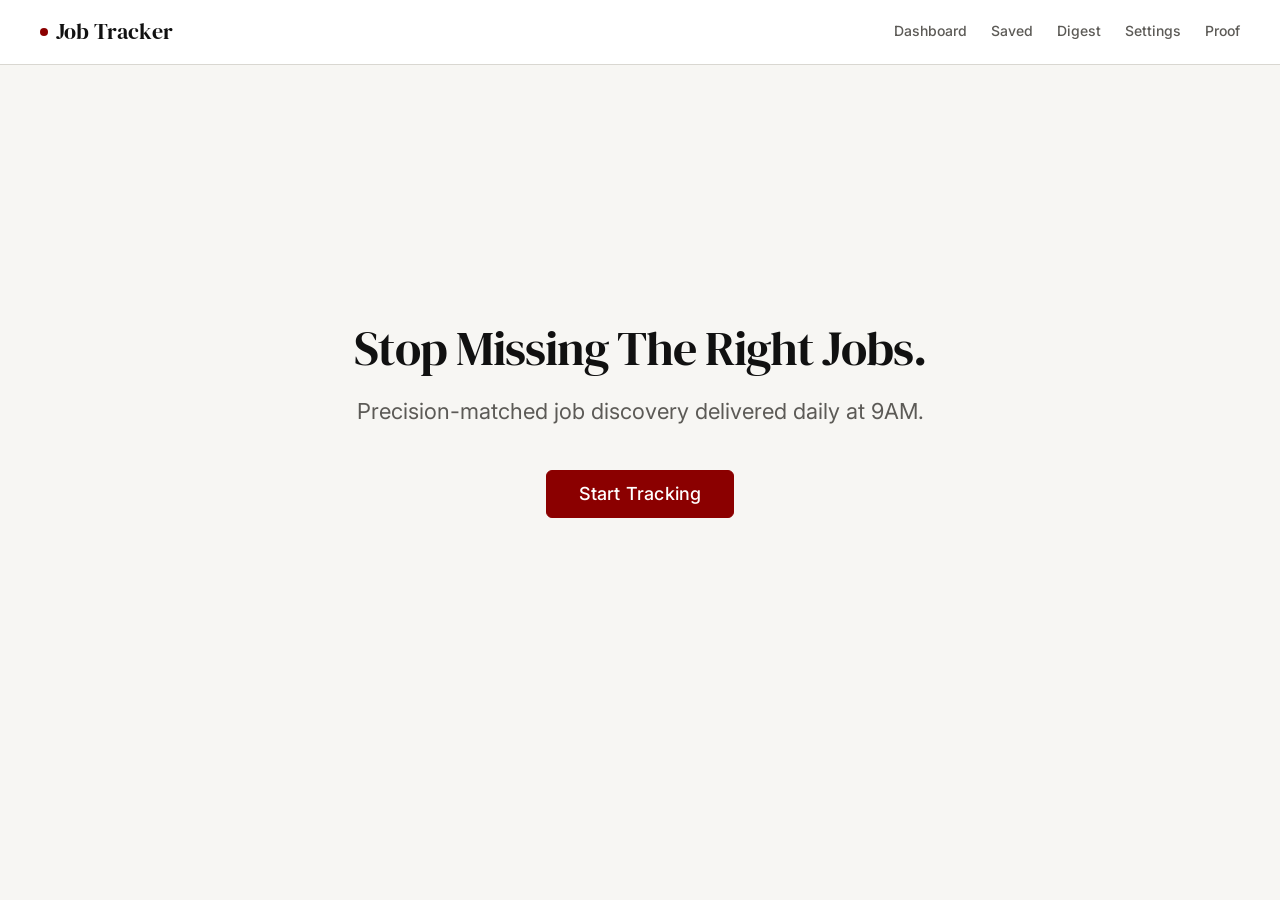
==== commit 41d91fae: "Update route skeletons with premium SaaS content and empty states" ====
--- a/index.html
+++ b/index.html
@@ -2,1702 +2,175 @@
 <html lang="en">
 
 <head>
-    <meta charset="UTF-8" />
-    <meta name="viewport" content="width=device-width, initial-scale=1.0" />
-    <meta name="description"
-        content="KodNest Premium Build System — A calm, intentional, and coherent design system for serious product builders." />
-    <title>KodNest Premium Build System</title>
+    <meta charset="UTF-8">
+    <meta name="viewport" content="width=device-width, initial-scale=1.0">
+    <title>Job Notification Tracker</title>
     <link rel="preconnect" href="https://fonts.googleapis.com" />
     <link rel="preconnect" href="https://fonts.gstatic.com" crossorigin />
     <link href="https://fonts.googleapis.com/css2?family=DM+Serif+Display&family=Inter:wght@400;500;600&display=swap"
         rel="stylesheet" />
-
+    <link rel="stylesheet" href="css/tokens.css">
+    <link rel="stylesheet" href="css/base.css">
+    <link rel="stylesheet" href="css/layout.css">
+    <link rel="stylesheet" href="css/components.css">
     <style>
-        /* ── TOKENS ── */
-        :root {
-            --color-bg: #F7F6F3;
-            --color-text: #111111;
-            --color-accent: #8B0000;
-            --color-accent-hover: #6E0000;
-            --color-accent-light: #f5e9e9;
-            --color-success: #3B6A45;
-            --color-success-bg: #EEF4EF;
-            --color-warning: #8A6A1E;
-            --color-warning-bg: #FAF4E4;
-            --color-error: #8B0000;
-            --color-error-bg: #f5e9e9;
-            --color-border: #D9D7D1;
-            --color-border-focus: #8B0000;
-            --color-muted: #5C5A56;
-            --color-surface: #FFFFFF;
-            --color-overlay: #EFEDE9;
-            --font-heading: 'DM Serif Display', Georgia, serif;
-            --font-body: 'Inter', -apple-system, 'Segoe UI', sans-serif;
-            --text-xs: 0.75rem;
-            --text-sm: 0.875rem;
-            --text-base: 1rem;
-            --text-md: 1.125rem;
-            --text-lg: 1.375rem;
-            --text-xl: 1.75rem;
-            --text-2xl: 2.25rem;
-            --text-3xl: 3rem;
-            --leading-tight: 1.2;
-            --leading-normal: 1.5;
-            --leading-relaxed: 1.7;
-            --weight-regular: 400;
-            --weight-medium: 500;
-            --weight-semibold: 600;
-            --space-1: 8px;
-            --space-2: 16px;
-            --space-3: 24px;
-            --space-5: 40px;
-            --space-8: 64px;
-            --max-width-text: 720px;
-            --max-width-layout: 1280px;
-            --radius-sm: 4px;
-            --radius-md: 6px;
-            --radius-lg: 8px;
-            --duration-fast: 150ms;
-            --duration-base: 200ms;
-            --easing-standard: ease-in-out;
-            --shadow-card: 0 1px 3px rgba(0, 0, 0, 0.06);
-            --z-topbar: 100;
-            --z-overlay: 200;
-        }
-
-        /* ── RESET ── */
-        *,
-        *::before,
-        *::after {
-            box-sizing: border-box;
-            margin: 0;
-            padding: 0;
-        }
-
-        html {
-            font-size: 16px;
-            scroll-behavior: smooth;
-            -webkit-font-smoothing: antialiased;
-        }
-
-        body {
-            background-color: var(--color-bg);
-            color: var(--color-text);
-            font-family: var(--font-body);
-            font-size: var(--text-base);
-            line-height: var(--leading-relaxed);
-            min-height: 100vh;
-        }
-
-        h1,
-        h2,
-        h3,
-        h4,
-        h5,
-        h6 {
-            font-family: var(--font-heading);
-            font-weight: var(--weight-regular);
-            line-height: var(--leading-tight);
-            color: var(--color-text);
-            letter-spacing: -0.01em;
-        }
-
-        h1 {
-            font-size: var(--text-3xl);
-        }
-
-        h2 {
-            font-size: var(--text-xl);
-        }
-
-        h3 {
-            font-size: var(--text-lg);
-        }
-
-        p {
-            font-size: var(--text-base);
-            line-height: var(--leading-relaxed);
-            color: var(--color-text);
-            max-width: var(--max-width-text);
-        }
-
-        a {
-            color: var(--color-accent);
-            text-decoration: underline;
-            text-underline-offset: 3px;
-            transition: color var(--duration-fast) var(--easing-standard);
-        }
-
-        a:hover {
-            color: var(--color-accent-hover);
-        }
-
-        strong {
-            font-weight: var(--weight-semibold);
-        }
-
-        img {
-            max-width: 100%;
-            display: block;
-            height: auto;
-        }
-
-        select {
-            appearance: none;
-            -webkit-appearance: none;
-            background-image: url("data:image/svg+xml,%3Csvg xmlns='http://www.w3.org/2000/svg' width='12' height='8' viewBox='0 0 12 8'%3E%3Cpath d='M1 1l5 5 5-5' stroke='%235C5A56' stroke-width='1.5' fill='none' stroke-linecap='round'/%3E%3C/svg%3E");
-            background-repeat: no-repeat;
-            background-position: right 12px center;
-            background-size: 12px;
-            padding-right: 36px !important;
-            cursor: pointer;
-        }
-
-        :focus-visible {
-            outline: 2px solid var(--color-border-focus);
-            outline-offset: 3px;
-        }
-
-        ::selection {
-            background-color: var(--color-accent-light);
-            color: var(--color-text);
-        }
-
-        ::-webkit-scrollbar {
-            width: 6px;
-            height: 6px;
-        }
-
-        ::-webkit-scrollbar-track {
-            background: var(--color-bg);
-        }
-
-        ::-webkit-scrollbar-thumb {
-            background: var(--color-border);
-            border-radius: 99px;
-        }
-
-        ::-webkit-scrollbar-thumb:hover {
-            background: var(--color-muted);
-        }
-
-        code {
-            font-family: 'SFMono-Regular', 'Consolas', 'Menlo', monospace;
-            font-size: 0.88em;
-            background-color: var(--color-overlay);
-            border: 1px solid var(--color-border);
-            border-radius: var(--radius-sm);
-            padding: 2px 6px;
-        }
-
-        pre {
-            font-family: 'SFMono-Regular', 'Consolas', 'Menlo', monospace;
-            font-size: var(--text-sm);
-            line-height: 1.6;
-            background-color: var(--color-overlay);
-            border: 1px solid var(--color-border);
-            border-radius: var(--radius-md);
-            padding: var(--space-2);
-            overflow-x: auto;
-            white-space: pre-wrap;
-            word-break: break-word;
-            margin: 0;
-        }
-
-        /* ── CONTAINER ── */
-        .container {
-            width: 100%;
-            max-width: var(--max-width-layout);
-            margin: 0 auto;
-            padding: 0 var(--space-5);
-        }
-
-        @media (max-width: 768px) {
-            .container {
-                padding: 0 var(--space-3);
-            }
-        }
-
-        /* ── TOP BAR ── */
-        .top-bar {
+        /* Navigation Styles */
+        .nav-header {
+            background-color: var(--color-surface);
+            border-bottom: 1px solid var(--color-border);
             position: sticky;
             top: 0;
             z-index: var(--z-topbar);
-            height: 56px;
+        }
+
+        .nav-container {
             display: flex;
             align-items: center;
             justify-content: space-between;
-            gap: var(--space-3);
-            padding: 0 var(--space-5);
-            background-color: var(--color-surface);
-            border-bottom: 1px solid var(--color-border);
+            height: 64px;
         }
 
-        .top-bar__project {
+        .nav-brand {
+            font-family: var(--font-heading);
+            font-size: var(--text-lg);
+            color: var(--color-text);
+            text-decoration: none;
             display: flex;
             align-items: center;
             gap: var(--space-1);
-            font-size: var(--text-sm);
-            font-weight: var(--weight-semibold);
-            color: var(--color-text);
-            letter-spacing: 0.01em;
-            white-space: nowrap;
-            flex: 1;
         }
 
-        .top-bar__logo-dot {
-            width: 8px;
-            height: 8px;
-            border-radius: 50%;
-            background-color: var(--color-accent);
-            flex-shrink: 0;
+        .nav-links {
+            display: flex;
+            gap: var(--space-3);
         }
 
-        .top-bar__progress {
-            display: flex;
-            align-items: center;
-            gap: var(--space-2);
-            flex: 2;
-            justify-content: center;
-        }
-
-        .progress-step {
-            font-size: var(--text-xs);
-            font-weight: var(--weight-medium);
-            color: var(--color-muted);
-            white-space: nowrap;
-        }
-
-        .progress-track {
-            width: 120px;
-            height: 4px;
-            background-color: var(--color-border);
-            border-radius: 99px;
-            overflow: hidden;
-            flex-shrink: 0;
-        }
-
-        .progress-track__fill {
-            height: 100%;
-            background-color: var(--color-accent);
-            border-radius: 99px;
-            transition: width var(--duration-base) var(--easing-standard);
-        }
-
-        .top-bar__status {
-            display: flex;
-            align-items: center;
-            justify-content: flex-end;
-            flex: 1;
-        }
-
-        @media (max-width: 640px) {
-            .top-bar {
-                padding: 0 var(--space-2);
-                gap: var(--space-2);
-            }
-
-            .top-bar__progress {
-                display: none;
-            }
-        }
-
-        /* ── CONTEXT HEADER ── */
-        .context-header {
-            border-bottom: 1px solid var(--color-border);
-            padding: var(--space-8) 0 var(--space-5) 0;
-            background-color: var(--color-surface);
-        }
-
-        .context-header .container {
-            display: flex;
-            flex-direction: column;
-            gap: var(--space-1);
-        }
-
-        .context-header__headline {
-            font-family: var(--font-heading);
-            font-size: var(--text-3xl);
-            color: var(--color-text);
-            line-height: var(--leading-tight);
-            max-width: 700px;
-            letter-spacing: -0.02em;
-        }
-
-        .context-header__subtext {
-            font-size: var(--text-md);
-            color: var(--color-muted);
-            line-height: var(--leading-relaxed);
-            max-width: 560px;
-        }
-
-        @media (max-width: 768px) {
-            .context-header {
-                padding: var(--space-5) 0 var(--space-3) 0;
-            }
-
-            .context-header__headline {
-                font-size: var(--text-2xl);
-            }
-        }
-
-        /* ── WORKSPACE ── */
-        .workspace {
-            padding: var(--space-5) 0 var(--space-8) 0;
-        }
-
-        .workspace__inner {
-            display: grid;
-            grid-template-columns: 70% 30%;
-            gap: var(--space-5);
-            align-items: start;
-        }
-
-        .workspace__primary {
-            display: flex;
-            flex-direction: column;
-            gap: var(--space-5);
-            min-width: 0;
-        }
-
-        .workspace__secondary {
-            min-width: 0;
-        }
-
-        @media (max-width: 960px) {
-            .workspace__inner {
-                grid-template-columns: 1fr;
-            }
-
-            .workspace__secondary {
-                order: -1;
-            }
-
-            .panel {
-                position: static;
-                max-height: none;
-            }
-        }
-
-        /* ── BUTTONS ── */
-        .btn {
-            display: inline-flex;
-            align-items: center;
-            justify-content: center;
-            gap: var(--space-1);
-            font-family: var(--font-body);
-            font-size: var(--text-sm);
-            font-weight: var(--weight-medium);
-            line-height: 1;
-            letter-spacing: 0.01em;
-            border-radius: var(--radius-md);
-            padding: 10px var(--space-3);
-            border: 1.5px solid transparent;
-            cursor: pointer;
-            transition:
-                background-color var(--duration-fast) var(--easing-standard),
-                border-color var(--duration-fast) var(--easing-standard),
-                color var(--duration-fast) var(--easing-standard),
-                opacity var(--duration-fast) var(--easing-standard);
-            text-decoration: none;
-            white-space: nowrap;
-            user-select: none;
-            position: relative;
-        }
-
-        .btn--primary {
-            background-color: var(--color-accent);
-            border-color: var(--color-accent);
-            color: #ffffff;
-        }
-
-        .btn--primary:hover:not(:disabled) {
-            background-color: var(--color-accent-hover);
-            border-color: var(--color-accent-hover);
-        }
-
-        .btn--secondary {
-            background-color: transparent;
-            border-color: var(--color-border);
-            color: var(--color-text);
-        }
-
-        .btn--secondary:hover:not(:disabled) {
-            background-color: var(--color-overlay);
-            border-color: var(--color-text);
-        }
-
-        .btn--danger-outline {
-            border-color: var(--color-accent);
-            color: var(--color-accent);
-            background: transparent;
-        }
-
-        .btn--danger-outline:hover:not(:disabled) {
-            background-color: var(--color-accent-light);
-        }
-
-        .btn--full {
-            width: 100%;
-        }
-
-        .btn:disabled,
-        .btn--disabled {
-            opacity: 0.4;
-            cursor: not-allowed;
-            pointer-events: none;
-        }
-
-        .btn--loading {
-            pointer-events: none;
-            opacity: 0.7;
-        }
-
-        .btn--loading::after {
-            content: '';
-            position: absolute;
-            right: var(--space-2);
-            top: 50%;
-            transform: translateY(-50%);
-            width: 14px;
-            height: 14px;
-            border: 2px solid rgba(255, 255, 255, 0.4);
-            border-top-color: #ffffff;
-            border-radius: 50%;
-            animation: btn-spin 600ms linear infinite;
-        }
-
-        .btn--secondary.btn--loading::after {
-            border: 2px solid var(--color-border);
-            border-top-color: var(--color-accent);
-        }
-
-        @keyframes btn-spin {
-            to {
-                transform: translateY(-50%) rotate(360deg);
-            }
-        }
-
-        .btn-icon {
-            display: inline-flex;
-            align-items: center;
-            gap: 6px;
+        .nav-link {
             font-family: var(--font-body);
             font-size: var(--text-sm);
             font-weight: var(--weight-medium);
             color: var(--color-muted);
-            background: none;
-            border: none;
-            padding: 4px 8px;
-            border-radius: var(--radius-sm);
-            cursor: pointer;
-            transition: color var(--duration-fast) var(--easing-standard), background-color var(--duration-fast) var(--easing-standard);
+            text-decoration: none;
+            padding: var(--space-2) 0;
+            border-bottom: 2px solid transparent;
+            transition: color var(--duration-fast) var(--easing-standard);
         }
 
-        .btn-icon:hover {
-            color: var(--color-text);
-            background-color: var(--color-overlay);
-        }
-
-        /* ── BADGES ── */
-        .badge {
-            display: inline-flex;
-            align-items: center;
-            font-family: var(--font-body);
-            font-size: var(--text-xs);
-            font-weight: var(--weight-medium);
-            letter-spacing: 0.04em;
-            text-transform: uppercase;
-            line-height: 1;
-            padding: 4px 10px;
-            border-radius: 99px;
-            white-space: nowrap;
-            border: 1px solid transparent;
-        }
-
-        .badge--neutral {
-            background-color: var(--color-overlay);
-            color: var(--color-muted);
-            border-color: var(--color-border);
-        }
-
-        .badge--in-progress {
-            background-color: var(--color-warning-bg);
-            color: var(--color-warning);
-            border-color: #D4B26A;
-        }
-
-        .badge--success {
-            background-color: var(--color-success-bg);
-            color: var(--color-success);
-            border-color: #8DB897;
-        }
-
-        .badge--warning {
-            background-color: var(--color-warning-bg);
-            color: var(--color-warning);
-            border-color: #D4B26A;
-        }
-
-        .badge--error {
-            background-color: var(--color-error-bg);
-            color: var(--color-error);
-            border-color: #D4A0A0;
-        }
-
-        .status-badge {
-            font-family: var(--font-body);
-            font-size: var(--text-xs);
-            font-weight: var(--weight-semibold);
-            letter-spacing: 0.05em;
-            text-transform: uppercase;
-            padding: 5px 12px;
-            border-radius: 99px;
-            border: 1.5px solid transparent;
-        }
-
-        .status-badge--not-started {
-            background-color: var(--color-overlay);
-            color: var(--color-muted);
-            border-color: var(--color-border);
-        }
-
-        .status-badge--in-progress {
-            background-color: var(--color-warning-bg);
-            color: var(--color-warning);
-            border-color: #D4B26A;
-        }
-
-        .status-badge--shipped {
-            background-color: var(--color-success-bg);
-            color: var(--color-success);
-            border-color: #8DB897;
-        }
-
-        /* ── CARDS ── */
-        .card {
-            background-color: var(--color-surface);
-            border: 1px solid var(--color-border);
-            border-radius: var(--radius-lg);
-            padding: var(--space-5);
-            display: flex;
-            flex-direction: column;
-            gap: var(--space-3);
-            box-shadow: var(--shadow-card);
-            transition: border-color var(--duration-base) var(--easing-standard);
-        }
-
-        .card:focus-within {
-            border-color: var(--color-border-focus);
-        }
-
-        .card--error {
-            border-color: #D4A0A0;
-        }
-
-        .card--empty {
-            border-style: dashed;
-            border-color: var(--color-border);
-            background-color: var(--color-bg);
-        }
-
-        .card__header {
-            display: flex;
-            align-items: center;
-            justify-content: space-between;
-            gap: var(--space-2);
-        }
-
-        .card__label {
-            font-size: var(--text-xs);
-            font-weight: var(--weight-semibold);
-            letter-spacing: 0.06em;
-            text-transform: uppercase;
-            color: var(--color-muted);
-        }
-
-        .card__title {
-            font-family: var(--font-heading);
-            font-size: var(--text-xl);
-            line-height: var(--leading-tight);
+        .nav-link:hover {
             color: var(--color-text);
         }
 
-        .card--error .card__title {
-            color: var(--color-error);
+        .nav-link.active {
+            color: var(--color-text);
+            border-bottom-color: var(--color-accent);
         }
 
-        .card__body {
-            font-size: var(--text-base);
-            line-height: var(--leading-relaxed);
-            color: var(--color-muted);
-            max-width: var(--max-width-text);
-        }
-
-        .card__divider {
-            height: 1px;
-            background-color: var(--color-border);
+        .mobile-menu-btn {
+            display: none;
+            background: none;
             border: none;
-            flex-shrink: 0;
-        }
-
-        .card__actions {
-            display: flex;
-            align-items: center;
-            gap: var(--space-2);
-            flex-wrap: wrap;
-            padding-top: var(--space-1);
-        }
-
-        /* ── FORM FIELDS ── */
-        .field-group {
-            display: flex;
-            flex-direction: column;
-            gap: 6px;
-        }
-
-        .field-label {
-            font-size: var(--text-sm);
-            font-weight: var(--weight-medium);
-            color: var(--color-text);
-            user-select: none;
-        }
-
-        .field-input {
-            font-family: var(--font-body);
-            font-size: var(--text-base);
-            color: var(--color-text);
-            background-color: var(--color-surface);
-            border: 1.5px solid var(--color-border);
-            border-radius: var(--radius-md);
-            padding: 10px var(--space-2);
-            width: 100%;
-            transition: border-color var(--duration-fast) var(--easing-standard), box-shadow var(--duration-fast) var(--easing-standard);
-            outline: none;
-        }
-
-        .field-input::placeholder {
-            color: #A8A5A0;
-        }
-
-        .field-input:hover {
-            border-color: var(--color-muted);
-        }
-
-        .field-input:focus {
-            border-color: var(--color-border-focus);
-            box-shadow: 0 0 0 3px var(--color-accent-light);
-        }
-
-        .field-input--valid {
-            border-color: var(--color-success);
-        }
-
-        .field-input--valid:focus {
-            box-shadow: 0 0 0 3px var(--color-success-bg);
-            border-color: var(--color-success);
-        }
-
-        .field-input--error {
-            border-color: var(--color-error);
-        }
-
-        .field-input--error:focus {
-            box-shadow: 0 0 0 3px var(--color-error-bg);
-            border-color: var(--color-error);
-        }
-
-        .field-hint {
-            font-size: var(--text-xs);
-            color: var(--color-muted);
-            line-height: var(--leading-normal);
-            max-width: none;
-        }
-
-        .field-error-msg {
-            font-size: var(--text-xs);
-            color: var(--color-error);
-            line-height: var(--leading-normal);
-            display: flex;
-            align-items: center;
-            gap: 5px;
-            max-width: none;
-        }
-
-        .field-error-msg::before {
-            content: '!';
-            display: inline-flex;
-            align-items: center;
-            justify-content: center;
-            width: 14px;
-            height: 14px;
-            border-radius: 50%;
-            background-color: var(--color-error);
-            color: #ffffff;
-            font-size: 10px;
-            font-weight: var(--weight-semibold);
-            flex-shrink: 0;
-            line-height: 1;
-        }
-
-        /* ── CHECKBOXES ── */
-        .checkbox-label {
-            display: inline-flex;
-            align-items: center;
-            gap: 10px;
+            font-size: var(--text-2xl);
             cursor: pointer;
-            user-select: none;
-        }
-
-        .checkbox-input {
-            width: 18px;
-            height: 18px;
-            border: 1.5px solid var(--color-border);
-            border-radius: var(--radius-sm);
-            background-color: var(--color-surface);
-            appearance: none;
-            -webkit-appearance: none;
-            cursor: pointer;
-            flex-shrink: 0;
-            transition: border-color var(--duration-fast) var(--easing-standard), background-color var(--duration-fast) var(--easing-standard);
-            position: relative;
-        }
-
-        .checkbox-input:hover {
-            border-color: var(--color-accent);
-        }
-
-        .checkbox-input:checked {
-            background-color: var(--color-accent);
-            border-color: var(--color-accent);
-        }
-
-        .checkbox-input:checked::after {
-            content: '';
-            position: absolute;
-            top: 3px;
-            left: 5px;
-            width: 5px;
-            height: 9px;
-            border: 2px solid #ffffff;
-            border-top: none;
-            border-left: none;
-            transform: rotate(45deg);
-        }
-
-        .checkbox-text {
-            font-size: var(--text-sm);
-            font-weight: var(--weight-medium);
-            color: var(--color-text);
-            line-height: var(--leading-normal);
-        }
-
-        /* ── CALLOUTS ── */
-        .callout {
-            display: flex;
-            align-items: flex-start;
-            gap: var(--space-2);
-            padding: var(--space-2) var(--space-3);
-            border-radius: var(--radius-md);
-            border-left: 3px solid transparent;
-        }
-
-        .callout p {
-            font-size: var(--text-sm);
-            line-height: var(--leading-relaxed);
-            max-width: none;
-        }
-
-        .callout__icon {
-            font-size: var(--text-base);
-            flex-shrink: 0;
-            margin-top: 1px;
-        }
-
-        .callout--info {
-            background-color: var(--color-overlay);
-            border-left-color: var(--color-muted);
-            color: var(--color-muted);
-        }
-
-        .callout--success {
-            background-color: var(--color-success-bg);
-            border-left-color: var(--color-success);
-            color: var(--color-success);
-        }
-
-        .callout--warning {
-            background-color: var(--color-warning-bg);
-            border-left-color: var(--color-warning);
-            color: var(--color-warning);
-        }
-
-        .callout--error {
-            background-color: var(--color-error-bg);
-            border-left-color: var(--color-error);
-            color: var(--color-error);
-        }
-
-        /* ── SECONDARY PANEL ── */
-        .panel {
-            background-color: var(--color-surface);
-            border: 1px solid var(--color-border);
-            border-radius: var(--radius-lg);
-            padding: var(--space-3);
-            display: flex;
-            flex-direction: column;
-            gap: var(--space-3);
-            position: sticky;
-            top: calc(56px + var(--space-3));
-            max-height: calc(100vh - 140px);
-            overflow-y: auto;
-        }
-
-        .panel__title {
-            font-family: var(--font-heading);
-            font-size: var(--text-lg);
-            color: var(--color-text);
-            line-height: var(--leading-tight);
-        }
-
-        .panel__description {
-            font-size: var(--text-sm);
-            color: var(--color-muted);
-            line-height: var(--leading-relaxed);
-            max-width: none;
-        }
-
-        .panel__label {
-            font-size: var(--text-xs);
-            font-weight: var(--weight-semibold);
-            letter-spacing: 0.06em;
-            text-transform: uppercase;
-            color: var(--color-muted);
-            max-width: none;
-        }
-
-        .panel__divider {
-            height: 1px;
-            background-color: var(--color-border);
-            border: none;
-            flex-shrink: 0;
-        }
-
-        .panel__actions {
-            display: flex;
-            flex-direction: column;
-            gap: var(--space-1);
-        }
-
-        /* ── PROMPT BOX ── */
-        .prompt-box {
-            border: 1px solid var(--color-border);
-            border-radius: var(--radius-md);
-            overflow: hidden;
-            background-color: var(--color-bg);
-        }
-
-        .prompt-box--copied {
-            border-color: var(--color-success);
-        }
-
-        .prompt-box__header {
-            display: flex;
-            align-items: center;
-            justify-content: space-between;
-            padding: 10px var(--space-2);
-            border-bottom: 1px solid var(--color-border);
-            background-color: var(--color-overlay);
-        }
-
-        .prompt-box__label {
-            font-size: var(--text-xs);
-            font-weight: var(--weight-semibold);
-            letter-spacing: 0.05em;
-            text-transform: uppercase;
-            color: var(--color-muted);
-        }
-
-        .prompt-box__content {
-            font-size: var(--text-sm);
-            color: var(--color-text);
-            background-color: transparent;
-            border: none;
-            border-radius: 0;
-            padding: var(--space-2);
-            margin: 0;
-            white-space: pre-wrap;
-            word-break: break-word;
-            line-height: 1.65;
-        }
-
-        /* ── STATUS PILLS ── */
-        .panel-status-group {
-            display: flex;
-            flex-direction: column;
-            gap: var(--space-1);
-        }
-
-        .status-pills {
-            display: flex;
-            gap: var(--space-1);
-            flex-wrap: wrap;
-        }
-
-        .status-pill {
-            display: inline-flex;
-            align-items: center;
-            cursor: pointer;
-            user-select: none;
-        }
-
-        .status-pill__input {
-            display: none;
-        }
-
-        .status-pill__label {
-            font-size: var(--text-xs);
-            font-weight: var(--weight-medium);
-            padding: 5px 12px;
-            border: 1.5px solid var(--color-border);
-            border-radius: 99px;
-            color: var(--color-muted);
-            background-color: var(--color-surface);
-            transition: border-color var(--duration-fast) var(--easing-standard), color var(--duration-fast) var(--easing-standard), background-color var(--duration-fast) var(--easing-standard);
-        }
-
-        .status-pill__input:checked+.status-pill__label {
-            border-color: var(--color-accent);
-            color: var(--color-accent);
-            background-color: var(--color-accent-light);
-        }
-
-        .status-pill:hover .status-pill__label {
-            border-color: var(--color-muted);
             color: var(--color-text);
         }
 
-        /* ── ERROR STEPS ── */
-        .error-steps {
-            display: flex;
-            flex-direction: column;
-            gap: var(--space-2);
+        @media (max-width: 768px) {
+            .nav-links {
+                display: none;
+                position: absolute;
+                top: 64px;
+                left: 0;
+                right: 0;
+                background-color: var(--color-surface);
+                flex-direction: column;
+                padding: var(--space-3) var(--space-5);
+                border-bottom: 1px solid var(--color-border);
+                box-shadow: var(--shadow-card);
+            }
+
+            .nav-links.show {
+                display: flex;
+            }
+
+            .mobile-menu-btn {
+                display: block;
+            }
         }
 
-        .error-step {
-            display: flex;
-            align-items: flex-start;
-            gap: var(--space-2);
-        }
-
-        .error-step__num {
-            flex-shrink: 0;
-            width: 24px;
-            height: 24px;
-            display: flex;
-            align-items: center;
-            justify-content: center;
-            border-radius: 50%;
-            background-color: var(--color-error-bg);
-            border: 1px solid #D4A0A0;
-            font-size: var(--text-xs);
-            font-weight: var(--weight-semibold);
-            color: var(--color-accent);
-            line-height: 1;
-        }
-
-        .error-step p {
-            font-size: var(--text-sm);
-            line-height: var(--leading-relaxed);
-            color: var(--color-muted);
-            max-width: none;
-        }
-
-        /* ── EMPTY STATE ── */
-        .empty-state {
+        /* Hero Section Styles */
+        .hero {
+            padding: var(--space-8) 0;
+            text-align: center;
             display: flex;
             flex-direction: column;
             align-items: center;
-            text-align: center;
-            gap: var(--space-2);
-            padding: var(--space-8) var(--space-5);
+            justify-content: center;
+            min-height: calc(100vh - 64px - var(--space-8) * 2);
         }
 
-        .empty-state__icon {
-            font-size: 2.5rem;
-            color: var(--color-border);
-            line-height: 1;
-            margin-bottom: var(--space-1);
+        .hero-title {
+            font-family: var(--font-heading);
+            font-size: var(--text-3xl);
+            color: var(--color-text);
+            margin-bottom: var(--space-2);
+            line-height: var(--leading-tight);
+            max-width: 800px;
+            letter-spacing: -0.02em;
         }
 
-        .empty-state__title {
-            font-family: var(--font-heading);
+        .hero-subtitle {
             font-size: var(--text-lg);
-            color: var(--color-text);
+            color: var(--color-muted);
+            margin-bottom: var(--space-5);
+            max-width: 600px;
+            line-height: var(--leading-relaxed);
         }
 
-        .empty-state__body {
-            font-size: var(--text-sm);
-            color: var(--color-muted);
-            max-width: 400px;
-            margin: 0 auto;
-        }
-
-        /* ── SHOWCASE ── */
-        .showcase-group {
-            display: flex;
-            flex-direction: column;
-            gap: var(--space-1);
-        }
-
-        .showcase-label {
-            font-size: var(--text-xs);
-            font-weight: var(--weight-semibold);
-            letter-spacing: 0.06em;
-            text-transform: uppercase;
-            color: var(--color-muted);
-            max-width: none;
-        }
-
-        .showcase-row {
-            display: flex;
-            align-items: center;
-            gap: var(--space-2);
-            flex-wrap: wrap;
-        }
-
-        .showcase-col {
-            display: flex;
-            flex-direction: column;
-            gap: var(--space-1);
-        }
-
-        /* ── PROOF FOOTER ── */
-        .proof-footer {
-            border-top: 1px solid var(--color-border);
-            background-color: var(--color-surface);
-            padding: var(--space-5) 0;
-        }
-
-        .proof-footer__inner {
-            display: flex;
-            flex-direction: column;
-            gap: var(--space-5);
-        }
-
-        .proof-footer__heading {
-            display: flex;
-            flex-direction: column;
-            gap: 6px;
-        }
-
-        .proof-footer__title {
-            font-family: var(--font-heading);
-            font-size: var(--text-xl);
-            color: var(--color-text);
-            line-height: var(--leading-tight);
-        }
-
-        .proof-footer__subtitle {
-            font-size: var(--text-sm);
-            color: var(--color-muted);
-            max-width: 500px;
-        }
-
-        .proof-checklist {
-            display: grid;
-            grid-template-columns: repeat(auto-fit, minmax(260px, 1fr));
-            gap: var(--space-3);
-        }
-
-        .proof-item {
-            display: flex;
-            flex-direction: column;
-            gap: var(--space-1);
-            padding: var(--space-2);
-            border: 1px solid var(--color-border);
-            border-radius: var(--radius-md);
-            background-color: var(--color-bg);
-            transition: border-color var(--duration-fast) var(--easing-standard);
-        }
-
-        .proof-item:has(.checkbox-input:checked) {
-            border-color: var(--color-success);
-            background-color: var(--color-success-bg);
-        }
-
-        .proof-item:has(.checkbox-input:checked) .checkbox-text {
-            color: var(--color-success);
-        }
-
-        .proof-item:has(.checkbox-input:checked) .proof-input {
-            border-top-color: #8DB897;
-        }
-
-        .proof-item:focus-within {
-            border-color: var(--color-border-focus);
-        }
-
-        .proof-item__label {
-            margin-bottom: 2px;
-        }
-
-        .proof-input {
-            font-family: var(--font-body);
-            font-size: var(--text-sm);
-            color: var(--color-text);
-            background-color: transparent;
-            border: none;
-            border-top: 1px solid var(--color-border);
-            padding: var(--space-1) 0;
-            width: 100%;
-            outline: none;
-            line-height: var(--leading-relaxed);
-            transition: border-color var(--duration-fast) var(--easing-standard);
-        }
-
-        .proof-input::placeholder {
-            color: #A8A5A0;
-        }
-
-        .proof-input:focus {
-            border-top-color: var(--color-border-focus);
-        }
-
-        .proof-footer__bar {
-            display: flex;
-            align-items: center;
-            justify-content: space-between;
-            padding-top: var(--space-3);
-            border-top: 1px solid var(--color-border);
-            gap: var(--space-3);
-            flex-wrap: wrap;
-        }
-
-        .proof-footer__credit {
-            font-size: var(--text-xs);
-            color: var(--color-muted);
-            max-width: none;
-        }
-
-        /* ── TOAST ── */
-        .toast-container {
-            position: fixed;
-            bottom: var(--space-5);
-            right: var(--space-5);
-            display: flex;
-            flex-direction: column;
-            gap: var(--space-1);
-            z-index: var(--z-overlay);
-            pointer-events: none;
-        }
-
-        .toast {
-            display: flex;
-            align-items: center;
-            gap: var(--space-2);
-            background-color: var(--color-text);
-            color: var(--color-bg);
-            font-size: var(--text-sm);
-            font-weight: var(--weight-medium);
-            padding: 12px var(--space-3);
-            border-radius: var(--radius-md);
-            box-shadow: 0 4px 16px rgba(0, 0, 0, 0.14);
-            pointer-events: auto;
-            animation: toast-in var(--duration-base) var(--easing-standard);
-            max-width: 340px;
-        }
-
-        .toast--success {
-            background-color: var(--color-success);
-            color: #ffffff;
-        }
-
-        .toast--error {
-            background-color: var(--color-accent);
-            color: #ffffff;
-        }
-
-        .toast--exit {
-            animation: toast-out var(--duration-base) var(--easing-standard) forwards;
-        }
-
-        @keyframes toast-in {
-            from {
-                opacity: 0;
-                transform: translateY(12px);
+        @media (max-width: 768px) {
+            .hero-title {
+                font-size: var(--text-2xl);
             }
 
-            to {
-                opacity: 1;
-                transform: translateY(0);
+            .hero-subtitle {
+                font-size: var(--text-md);
             }
-        }
-
-        @keyframes toast-out {
-            from {
-                opacity: 1;
-                transform: translateY(0);
-            }
-
-            to {
-                opacity: 0;
-                transform: translateY(8px);
-            }
-        }
-
-        /* ── UTILITY ── */
-        .visually-hidden {
-            position: absolute;
-            width: 1px;
-            height: 1px;
-            padding: 0;
-            margin: -1px;
-            overflow: hidden;
-            clip: rect(0, 0, 0, 0);
-            white-space: nowrap;
-            border: 0;
-        }
-
-        .text-muted {
-            color: var(--color-muted);
         }
     </style>
 </head>
 
 <body>
 
-    <!-- TOP BAR -->
-    <header class="top-bar" role="banner">
-        <div class="top-bar__project">
-            <span class="top-bar__logo-dot" aria-hidden="true"></span>
-            KodNest Premium Build System
-        </div>
-        <nav class="top-bar__progress" aria-label="Progress">
-            <span class="progress-step">Step 1 / 5</span>
-            <div class="progress-track" role="progressbar" aria-valuenow="1" aria-valuemin="1" aria-valuemax="5">
-                <div class="progress-track__fill" style="width: 20%"></div>
-            </div>
-        </nav>
-        <div class="top-bar__status">
-            <span class="status-badge status-badge--in-progress" id="global-status-badge">In Progress</span>
+    <header class="nav-header">
+        <div class="container nav-container">
+            <a href="index.html" class="nav-brand">
+                <div class="top-bar__logo-dot"></div>
+                Job Tracker
+            </a>
+
+            <button class="mobile-menu-btn" id="mobile-menu-btn" aria-label="Toggle menu">☰</button>
+
+            <nav class="nav-links" id="nav-links">
+                <a href="dashboard.html" class="nav-link">Dashboard</a>
+                <a href="saved.html" class="nav-link">Saved</a>
+                <a href="digest.html" class="nav-link">Digest</a>
+                <a href="settings.html" class="nav-link">Settings</a>
+                <a href="proof.html" class="nav-link">Proof</a>
+            </nav>
         </div>
     </header>
 
-    <!-- CONTEXT HEADER -->
-    <section class="context-header" aria-labelledby="context-headline">
-        <div class="container">
-            <h1 class="context-header__headline" id="context-headline">Build something worth shipping.</h1>
-            <p class="context-header__subtext">Follow each step with intention. Your system builds as you go.</p>
-        </div>
-    </section>
-
-    <!-- WORKSPACE -->
-    <main class="workspace" id="main-workspace">
-        <div class="container workspace__inner">
-
-            <!-- PRIMARY (70%) -->
-            <section class="workspace__primary" aria-label="Primary workspace">
-
-                <!-- Step card -->
-                <article class="card" id="step-card-1">
-                    <header class="card__header">
-                        <span class="card__label">Step 1 — Foundation</span>
-                        <span class="badge badge--neutral">Not Started</span>
-                    </header>
-                    <h2 class="card__title">Set up your project structure</h2>
-                    <p class="card__body">Every durable product begins with a clear folder structure, a defined naming
-                        convention, and a dependency manifest that future contributors can trust. Before writing a
-                        single line of logic, establish the skeleton.</p>
-                    <div class="card__divider" role="separator"></div>
-                    <div class="field-group">
-                        <label class="field-label" for="project-name-input">Project Name</label>
-                        <input class="field-input" id="project-name-input" type="text"
-                            placeholder="e.g. KodNest Job Tracker" autocomplete="off" />
-                        <p class="field-hint">Use lowercase, hyphen-separated words. No spaces.</p>
-                    </div>
-                    <div class="field-group">
-                        <label class="field-label" for="tech-stack-select">Tech Stack</label>
-                        <select class="field-input field-input--select" id="tech-stack-select">
-                            <option value="" disabled selected>Choose a stack…</option>
-                            <option value="react-vite">React + Vite</option>
-                            <option value="next">Next.js (App Router)</option>
-                            <option value="html-css-js">HTML / CSS / JS</option>
-                            <option value="vue">Vue 3 + Vite</option>
-                        </select>
-                    </div>
-                    <div class="card__actions">
-                        <button class="btn btn--primary" id="save-step-1-btn" type="button">Save &amp; Continue</button>
-                        <button class="btn btn--secondary" id="reset-step-1-btn" type="button">Reset</button>
-                    </div>
-                </article>
-
-                <!-- Component showcase -->
-                <article class="card" id="component-showcase-card">
-                    <header class="card__header">
-                        <span class="card__label">Design System — Components</span>
-                        <span class="badge badge--success">Live</span>
-                    </header>
-                    <h2 class="card__title">Component Reference</h2>
-                    <p class="card__body">Every interactive element in this system follows identical rules for spacing,
-                        color, focus, and motion. Use these references while building each step.</p>
-                    <div class="card__divider" role="separator"></div>
-
-                    <div class="showcase-group">
-                        <p class="showcase-label">Buttons</p>
-                        <div class="showcase-row">
-                            <button class="btn btn--primary" type="button" id="demo-primary-btn">Primary Action</button>
-                            <button class="btn btn--secondary" type="button" id="demo-secondary-btn">Secondary</button>
-                            <button class="btn btn--primary btn--disabled" type="button" disabled
-                                id="demo-disabled-btn">Disabled</button>
-                        </div>
-                    </div>
-
-                    <div class="showcase-group">
-                        <p class="showcase-label">Status Badges</p>
-                        <div class="showcase-row">
-                            <span class="badge badge--neutral">Not Started</span>
-                            <span class="badge badge--in-progress">In Progress</span>
-                            <span class="badge badge--success">Shipped</span>
-                            <span class="badge badge--warning">Blocked</span>
-                            <span class="badge badge--error">Error</span>
-                        </div>
-                    </div>
-
-                    <div class="showcase-group">
-                        <p class="showcase-label">Checkboxes</p>
-                        <div class="showcase-col">
-                            <label class="checkbox-label" for="demo-check-1">
-                                <input class="checkbox-input" id="demo-check-1" type="checkbox" />
-                                <span class="checkbox-text">UI Built</span>
-                            </label>
-                            <label class="checkbox-label" for="demo-check-2">
-                                <input class="checkbox-input" id="demo-check-2" type="checkbox" checked />
-                                <span class="checkbox-text">Logic Working</span>
-                            </label>
-                        </div>
-                    </div>
-
-                    <div class="callout callout--info" role="note" id="demo-callout">
-                        <span class="callout__icon" aria-hidden="true">ℹ</span>
-                        <p>Components inherit spacing tokens automatically. Never override margins inline.</p>
-                    </div>
-                </article>
-
-                <!-- Error state -->
-                <article class="card card--error" id="error-state-card" aria-live="polite">
-                    <header class="card__header">
-                        <span class="card__label">Error State — Reference</span>
-                        <span class="badge badge--error">Error</span>
-                    </header>
-                    <h2 class="card__title">Something didn't connect.</h2>
-                    <p class="card__body">The build prompt returned an unexpected response. This usually happens when
-                        the model context is too large or the API rate limit was hit.</p>
-                    <div class="error-steps" role="list">
-                        <div class="error-step" role="listitem">
-                            <span class="error-step__num" aria-hidden="true">1</span>
-                            <p>Wait 30 seconds, then click <strong>Retry</strong>.</p>
-                        </div>
-                        <div class="error-step" role="listitem">
-                            <span class="error-step__num" aria-hidden="true">2</span>
-                            <p>If the error persists, shorten your prompt to under 600 words.</p>
-                        </div>
-                        <div class="error-step" role="listitem">
-                            <span class="error-step__num" aria-hidden="true">3</span>
-                            <p>Still stuck? Use the <strong>Add Screenshot</strong> button to share context.</p>
-                        </div>
-                    </div>
-                    <div class="card__actions">
-                        <button class="btn btn--primary" id="retry-btn" type="button">Retry</button>
-                        <button class="btn btn--secondary" id="add-screenshot-btn" type="button">Add Screenshot</button>
-                    </div>
-                </article>
-
-                <!-- Empty state -->
-                <article class="card card--empty" id="empty-state-card">
-                    <div class="empty-state">
-                        <div class="empty-state__icon" aria-hidden="true">○</div>
-                        <h2 class="empty-state__title">No steps completed yet.</h2>
-                        <p class="empty-state__body">Complete Step 1 above to unlock your first proof checkpoint. Each
-                            step builds on the last.</p>
-                        <button class="btn btn--primary" id="start-first-step-btn" type="button">Begin Step 1</button>
-                    </div>
-                </article>
-
-            </section>
-
-            <!-- SECONDARY PANEL (30%) -->
-            <aside class="workspace__secondary" aria-label="Step guidance panel">
-                <div class="panel">
-                    <h2 class="panel__title">Step 1 Guide</h2>
-                    <p class="panel__description">A clear project name and consistent file structure removes ambiguity
-                        for every collaborator — including your future self. Do this before touching any code.</p>
-
-                    <div class="panel__divider" role="separator"></div>
-
-                    <div class="prompt-box" id="prompt-box-step-1">
-                        <div class="prompt-box__header">
-                            <span class="prompt-box__label">Build Prompt</span>
-                            <button class="btn-icon" id="copy-prompt-btn" type="button"
-                                aria-label="Copy prompt to clipboard" title="Copy">
-                                <svg width="16" height="16" viewBox="0 0 16 16" fill="none" aria-hidden="true">
-                                    <rect x="5" y="5" width="9" height="9" rx="1.5" stroke="currentColor"
-                                        stroke-width="1.5" />
-                                    <path
-                                        d="M11 5V3.5A1.5 1.5 0 0 0 9.5 2h-6A1.5 1.5 0 0 0 2 3.5v6A1.5 1.5 0 0 0 3.5 11H5"
-                                        stroke="currentColor" stroke-width="1.5" stroke-linecap="round" />
-                                </svg>
-                                Copy
-                            </button>
-                        </div>
-                        <pre class="prompt-box__content"
-                            id="prompt-text">Create a project folder structure for a React + Vite app named "kodnest-job-tracker". Include: src/components, src/pages, src/hooks, src/lib, src/styles. Add a README.md with setup instructions and a .gitignore for Node.</pre>
-                    </div>
-
-                    <div class="panel__divider" role="separator"></div>
-
-                    <div class="panel__actions">
-                        <button class="btn btn--primary btn--full" id="build-in-lovable-btn" type="button">Build in
-                            Lovable</button>
-                        <button class="btn btn--secondary btn--full" id="it-worked-btn" type="button">✓ It
-                            Worked</button>
-                        <button class="btn btn--secondary btn--full btn--danger-outline" id="error-btn" type="button">✕
-                            Error / Issue</button>
-                        <button class="btn btn--secondary btn--full" id="add-screenshot-panel-btn" type="button">↑ Add
-                            Screenshot</button>
-                    </div>
-
-                    <div class="panel__divider" role="separator"></div>
-
-                    <div class="panel-status-group">
-                        <p class="panel__label">Mark Step Status</p>
-                        <div class="status-pills" role="radiogroup" aria-label="Step status">
-                            <label class="status-pill" for="status-not-started">
-                                <input class="status-pill__input" id="status-not-started" type="radio"
-                                    name="step-status" value="not-started" />
-                                <span class="status-pill__label">Not Started</span>
-                            </label>
-                            <label class="status-pill" for="status-in-progress">
-                                <input class="status-pill__input" id="status-in-progress" type="radio"
-                                    name="step-status" value="in-progress" />
-                                <span class="status-pill__label">In Progress</span>
-                            </label>
-                            <label class="status-pill" for="status-shipped">
-                                <input class="status-pill__input" id="status-shipped" type="radio" name="step-status"
-                                    value="shipped" />
-                                <span class="status-pill__label">Shipped</span>
-                            </label>
-                        </div>
-                    </div>
-
-                </div>
-            </aside>
-
-        </div>
+    <main class="container">
+        <section class="hero">
+            <h1 class="hero-title">Stop Missing The Right Jobs.</h1>
+            <p class="hero-subtitle">Precision-matched job discovery delivered daily at 9AM.</p>
+            <a href="settings.html" class="btn btn--primary"
+                style="padding: 14px 32px; font-size: var(--text-md);">Start Tracking</a>
+        </section>
     </main>
 
-    <!-- PROOF FOOTER -->
-    <footer class="proof-footer" id="proof-footer" role="contentinfo">
-        <div class="container proof-footer__inner">
-            <div class="proof-footer__heading">
-                <h2 class="proof-footer__title">Proof Checklist</h2>
-                <p class="proof-footer__subtitle">Each checkpoint requires evidence before the step is marked complete.
-                </p>
-            </div>
-
-            <div class="proof-checklist" role="list">
-                <div class="proof-item" role="listitem" id="proof-ui-built">
-                    <label class="checkbox-label proof-item__label" for="proof-check-ui">
-                        <input class="checkbox-input" id="proof-check-ui" type="checkbox" />
-                        <span class="checkbox-text">UI Built</span>
-                    </label>
-                    <input class="proof-input" id="proof-input-ui" type="text"
-                        placeholder="Paste screenshot link or describe what you see…" aria-label="UI Built proof" />
-                </div>
-
-                <div class="proof-item" role="listitem" id="proof-logic">
-                    <label class="checkbox-label proof-item__label" for="proof-check-logic">
-                        <input class="checkbox-input" id="proof-check-logic" type="checkbox" />
-                        <span class="checkbox-text">Logic Working</span>
-                    </label>
-                    <input class="proof-input" id="proof-input-logic" type="text"
-                        placeholder="Describe the behavior you verified…" aria-label="Logic Working proof" />
-                </div>
-
-                <div class="proof-item" role="listitem" id="proof-test">
-                    <label class="checkbox-label proof-item__label" for="proof-check-test">
-                        <input class="checkbox-input" id="proof-check-test" type="checkbox" />
-                        <span class="checkbox-text">Test Passed</span>
-                    </label>
-                    <input class="proof-input" id="proof-input-test" type="text"
-                        placeholder="Link to test output or describe result…" aria-label="Test Passed proof" />
-                </div>
-
-                <div class="proof-item" role="listitem" id="proof-deployed">
-                    <label class="checkbox-label proof-item__label" for="proof-check-deployed">
-                        <input class="checkbox-input" id="proof-check-deployed" type="checkbox" />
-                        <span class="checkbox-text">Deployed</span>
-                    </label>
-                    <input class="proof-input" id="proof-input-deployed" type="text" placeholder="Paste your live URL…"
-                        aria-label="Deployed proof" />
-                </div>
-            </div>
-
-            <div class="proof-footer__bar">
-                <p class="proof-footer__credit">KodNest Premium Build System &mdash; © 2026</p>
-                <button class="btn btn--primary" id="submit-proof-btn" type="button">Submit Proof &amp; Advance</button>
-            </div>
-        </div>
-    </footer>
-
     <script>
-        'use strict';
-
-        /* ── TOAST ── */
-        function createToastContainer() {
-            const ex = document.getElementById('kn-toast-container');
-            if (ex) return ex;
-            const c = document.createElement('div');
-            c.className = 'toast-container'; c.id = 'kn-toast-container';
-            document.body.appendChild(c); return c;
-        }
-        function showToast(msg, type = 'default', duration = 3000) {
-            const container = createToastContainer();
-            const toast = document.createElement('div');
-            toast.className = 'toast';
-            if (type === 'success') toast.classList.add('toast--success');
-            if (type === 'error') toast.classList.add('toast--error');
-            toast.textContent = msg;
-            toast.setAttribute('role', 'alert');
-            container.appendChild(toast);
-            setTimeout(() => {
-                toast.classList.add('toast--exit');
-                toast.addEventListener('animationend', () => toast.remove(), { once: true });
-            }, duration);
-        }
-
-        /* ── COPY PROMPT ── */
-        function initCopyPrompt() {
-            const copyBtn = document.getElementById('copy-prompt-btn');
-            const promptEl = document.getElementById('prompt-text');
-            const promptBox = document.getElementById('prompt-box-step-1');
-            if (!copyBtn || !promptEl) return;
-            copyBtn.addEventListener('click', async () => {
-                try {
-                    await navigator.clipboard.writeText(promptEl.textContent.trim());
-                    promptBox?.classList.add('prompt-box--copied');
-                    const orig = copyBtn.innerHTML;
-                    copyBtn.innerHTML = `<svg width="16" height="16" viewBox="0 0 16 16" fill="none"><path d="M3 8l4 4 6-6" stroke="currentColor" stroke-width="1.5" stroke-linecap="round" stroke-linejoin="round"/></svg> Copied!`;
-                    copyBtn.style.color = 'var(--color-success)';
-                    showToast('Prompt copied to clipboard.', 'success');
-                    setTimeout(() => { copyBtn.innerHTML = orig; copyBtn.style.color = ''; promptBox?.classList.remove('prompt-box--copied'); }, 2000);
-                } catch { showToast('Could not copy. Please select and copy manually.', 'error'); }
-            });
-        }
-
-        /* ── STATUS SYNC ── */
-        function initStatusSync() {
-            const pills = document.querySelectorAll('.status-pill__input[name="step-status"]');
-            const badge = document.getElementById('global-status-badge');
-            if (!badge || !pills.length) return;
-            const labelMap = {
-                'not-started': { text: 'Not Started', cls: 'status-badge--not-started' },
-                'in-progress': { text: 'In Progress', cls: 'status-badge--in-progress' },
-                'shipped': { text: 'Shipped', cls: 'status-badge--shipped' },
-            };
-            pills.forEach(pill => {
-                pill.addEventListener('change', () => {
-                    const map = labelMap[pill.value]; if (!map) return;
-                    Object.values(labelMap).forEach(m => badge.classList.remove(m.cls));
-                    badge.classList.add(map.cls); badge.textContent = map.text;
-                    showToast(`Step status updated to "${map.text}".`);
-                });
-            });
-        }
-
-        /* ── PROOF CHECKLIST ── */
-        function initProofChecklist() {
-            const submitBtn = document.getElementById('submit-proof-btn');
-            const checkboxes = document.querySelectorAll('#proof-footer .checkbox-input');
-            const proofInputs = document.querySelectorAll('.proof-input');
-            if (!submitBtn) return;
-            submitBtn.addEventListener('click', () => {
-                let allChecked = true; const unchecked = [];
-                checkboxes.forEach(cb => {
-                    if (!cb.checked) { allChecked = false; const l = cb.closest('.proof-item')?.querySelector('.checkbox-text'); if (l) unchecked.push(l.textContent); }
-                });
-                if (!allChecked) { showToast(`Missing: ${unchecked.join(', ')}. Check all items before advancing.`, 'error', 4000); return; }
-                let hasEmpty = false;
-                proofInputs.forEach(i => { if (!i.value.trim()) hasEmpty = true; });
-                if (hasEmpty) { showToast('Please fill in all proof fields before submitting.', 'error', 4000); return; }
-                showToast('Proof submitted. Advancing to next step…', 'success', 3500);
-                submitBtn.classList.add('btn--loading');
-                setTimeout(() => submitBtn.classList.remove('btn--loading'), 3500);
-            });
-        }
-
-        /* ── PANEL BUTTONS ── */
-        function initPanelButtons() {
-            document.getElementById('it-worked-btn')?.addEventListener('click', () => showToast('Marked as working. Continue to the next step.', 'success'));
-            document.getElementById('error-btn')?.addEventListener('click', () => showToast('Error logged. Use the screenshot button to share context.', 'error'));
-            document.getElementById('build-in-lovable-btn')?.addEventListener('click', () => showToast('Opening Build in Lovable…'));
-            document.getElementById('add-screenshot-btn')?.addEventListener('click', () => showToast('Screenshot upload coming soon.'));
-            document.getElementById('add-screenshot-panel-btn')?.addEventListener('click', () => showToast('Screenshot upload coming soon.'));
-        }
-
-        /* ── STEP SAVE / RESET ── */
-        function initStepControls() {
-            const saveBtn = document.getElementById('save-step-1-btn');
-            const resetBtn = document.getElementById('reset-step-1-btn');
-            const nameInput = document.getElementById('project-name-input');
-            const stackSelect = document.getElementById('tech-stack-select');
-            saveBtn?.addEventListener('click', () => {
-                const name = nameInput?.value.trim(); const stack = stackSelect?.value;
-                if (!name) {
-                    nameInput?.classList.add('field-input--error');
-                    if (!document.getElementById('name-error-msg')) {
-                        const msg = document.createElement('p'); msg.className = 'field-error-msg'; msg.id = 'name-error-msg'; msg.textContent = 'Project name is required.'; nameInput?.insertAdjacentElement('afterend', msg);
-                    }
-                    showToast('Please enter a project name before saving.', 'error'); nameInput?.focus(); return;
-                }
-                if (!stack) { showToast('Please choose a tech stack before saving.', 'error'); stackSelect?.focus(); return; }
-                nameInput?.classList.remove('field-input--error'); document.getElementById('name-error-msg')?.remove(); nameInput?.classList.add('field-input--valid');
-                showToast(`Step 1 saved — "${name}" with ${stack}.`, 'success');
-                saveBtn.classList.add('btn--loading'); setTimeout(() => saveBtn.classList.remove('btn--loading'), 1500);
-            });
-            resetBtn?.addEventListener('click', () => {
-                if (nameInput) nameInput.value = ''; if (stackSelect) stackSelect.value = '';
-                nameInput?.classList.remove('field-input--valid', 'field-input--error'); document.getElementById('name-error-msg')?.remove();
-                showToast('Step 1 reset.');
-            });
-            nameInput?.addEventListener('input', () => { if (nameInput.value.trim()) { nameInput.classList.remove('field-input--error'); document.getElementById('name-error-msg')?.remove(); } });
-        }
-
-        /* ── RETRY ── */
-        function initRetryButton() {
-            const retryBtn = document.getElementById('retry-btn');
-            retryBtn?.addEventListener('click', () => {
-                retryBtn.classList.add('btn--loading'); showToast('Retrying…');
-                setTimeout(() => { retryBtn.classList.remove('btn--loading'); showToast('Connection restored. Please re-run your prompt.', 'success'); }, 2000);
-            });
-        }
-
-        /* ── EMPTY STATE ── */
-        function initEmptyState() {
-            document.getElementById('start-first-step-btn')?.addEventListener('click', () => {
-                document.getElementById('project-name-input')?.scrollIntoView({ behavior: 'smooth', block: 'center' });
-                setTimeout(() => document.getElementById('project-name-input')?.focus(), 400);
-            });
-        }
-
-        document.addEventListener('DOMContentLoaded', () => {
-            initCopyPrompt();
-            initStatusSync();
-            initProofChecklist();
-            initPanelButtons();
-            initStepControls();
-            initRetryButton();
-            initEmptyState();
+        document.getElementById('mobile-menu-btn').addEventListener('click', function () {
+            document.getElementById('nav-links').classList.toggle('show');
         });
     </script>
 </body>
--- a/css/tokens.css
+++ b/css/tokens.css
@@ -0,0 +1,80 @@
+/* ═══════════════════════════════════════════════════════════════
+   KODNEST PREMIUM BUILD SYSTEM — DESIGN TOKENS
+   tokens.css — Single source of truth for all design decisions
+═══════════════════════════════════════════════════════════════ */
+
+:root {
+  /* ── COLOR PALETTE (maximum 4 semantic colors) ── */
+  --color-bg:           #F7F6F3;   /* off-white surface */
+  --color-text:         #111111;   /* primary text */
+  --color-accent:       #8B0000;   /* deep red — primary actions */
+  --color-accent-hover: #6E0000;   /* deep red darkened for hover */
+  --color-accent-light: #f5e9e9;   /* tint for focus rings and muted accent bg */
+
+  /* Semantic utility colors (muted, not vivid) */
+  --color-success:      #3B6A45;   /* muted green */
+  --color-success-bg:   #EEF4EF;
+  --color-warning:      #8A6A1E;   /* muted amber */
+  --color-warning-bg:   #FAF4E4;
+  --color-error:        #8B0000;   /* reuse accent for error state */
+  --color-error-bg:     #f5e9e9;
+
+  /* Neutral scale */
+  --color-border:       #D9D7D1;   /* subtle card borders */
+  --color-border-focus: #8B0000;   /* focus outline */
+  --color-muted:        #5C5A56;   /* secondary / hint text */
+  --color-surface:      #FFFFFF;   /* card surface */
+  --color-overlay:      #EFEDE9;   /* hover state background */
+
+  /* ── TYPOGRAPHY ── */
+  --font-heading: 'DM Serif Display', Georgia, 'Times New Roman', serif;
+  --font-body:    'Inter', -apple-system, BlinkMacSystemFont, 'Segoe UI', sans-serif;
+
+  --text-xs:   0.75rem;    /* 12px */
+  --text-sm:   0.875rem;   /* 14px */
+  --text-base: 1rem;       /* 16px */
+  --text-md:   1.125rem;   /* 18px */
+  --text-lg:   1.375rem;   /* 22px */
+  --text-xl:   1.75rem;    /* 28px */
+  --text-2xl:  2.25rem;    /* 36px */
+  --text-3xl:  3rem;       /* 48px */
+
+  --leading-tight:  1.2;
+  --leading-normal: 1.5;
+  --leading-relaxed:1.7;
+
+  --weight-regular: 400;
+  --weight-medium:  500;
+  --weight-semibold:600;
+
+  /* ── SPACING SCALE (8px grid — never deviate) ── */
+  --space-1: 8px;
+  --space-2: 16px;
+  --space-3: 24px;
+  --space-5: 40px;
+  --space-8: 64px;
+
+  /* ── LAYOUT ── */
+  --max-width-text:   720px;   /* prose column max */
+  --max-width-layout: 1280px;  /* overall container */
+  --panel-primary:    70%;
+  --panel-secondary:  30%;
+
+  /* ── SHAPE ── */
+  --radius-sm:  4px;
+  --radius-md:  6px;
+  --radius-lg:  8px;
+
+  /* ── MOTION (calm, no bounce) ── */
+  --duration-fast:   150ms;
+  --duration-base:   200ms;
+  --easing-standard: ease-in-out;
+
+  /* ── ELEVATION (no deep shadows — borders only) ── */
+  --shadow-none: none;
+  --shadow-card: 0 1px 3px rgba(0,0,0,0.06);
+
+  /* ── Z-INDEX ── */
+  --z-topbar: 100;
+  --z-overlay: 200;
+}
--- a/css/base.css
+++ b/css/base.css
@@ -0,0 +1,202 @@
+/* ═══════════════════════════════════════════════════════════════
+   KODNEST PREMIUM BUILD SYSTEM — BASE / RESET
+   base.css — Typography, resets, global body styles
+═══════════════════════════════════════════════════════════════ */
+
+/* ── RESET ── */
+*,
+*::before,
+*::after {
+    box-sizing: border-box;
+    margin: 0;
+    padding: 0;
+}
+
+html {
+    font-size: 16px;
+    scroll-behavior: smooth;
+    -webkit-font-smoothing: antialiased;
+    -moz-osx-font-smoothing: grayscale;
+    text-rendering: optimizeLegibility;
+}
+
+body {
+    background-color: var(--color-bg);
+    color: var(--color-text);
+    font-family: var(--font-body);
+    font-size: var(--text-base);
+    line-height: var(--leading-relaxed);
+    min-height: 100vh;
+}
+
+/* ── HEADINGS ── */
+h1,
+h2,
+h3,
+h4,
+h5,
+h6 {
+    font-family: var(--font-heading);
+    font-weight: var(--weight-regular);
+    line-height: var(--leading-tight);
+    color: var(--color-text);
+    letter-spacing: -0.01em;
+}
+
+h1 {
+    font-size: var(--text-3xl);
+}
+
+h2 {
+    font-size: var(--text-xl);
+}
+
+h3 {
+    font-size: var(--text-lg);
+}
+
+/* ── BODY COPY ── */
+p {
+    font-size: var(--text-base);
+    line-height: var(--leading-relaxed);
+    color: var(--color-text);
+    max-width: var(--max-width-text);
+}
+
+/* ── LINKS ── */
+a {
+    color: var(--color-accent);
+    text-decoration: underline;
+    text-underline-offset: 3px;
+    transition: color var(--duration-fast) var(--easing-standard);
+}
+
+a:hover {
+    color: var(--color-accent-hover);
+}
+
+a:focus-visible {
+    outline: 2px solid var(--color-border-focus);
+    outline-offset: 3px;
+    border-radius: var(--radius-sm);
+}
+
+/* ── LISTS ── */
+ul,
+ol {
+    padding-left: var(--space-3);
+}
+
+li {
+    margin-bottom: var(--space-1);
+    line-height: var(--leading-relaxed);
+}
+
+/* ── INLINE CODE ── */
+code {
+    font-family: 'SFMono-Regular', 'Consolas', 'Menlo', monospace;
+    font-size: 0.88em;
+    background-color: var(--color-overlay);
+    border: 1px solid var(--color-border);
+    border-radius: var(--radius-sm);
+    padding: 2px 6px;
+}
+
+/* ── PRE ── */
+pre {
+    font-family: 'SFMono-Regular', 'Consolas', 'Menlo', monospace;
+    font-size: var(--text-sm);
+    line-height: 1.6;
+    background-color: var(--color-overlay);
+    border: 1px solid var(--color-border);
+    border-radius: var(--radius-md);
+    padding: var(--space-2);
+    overflow-x: auto;
+    white-space: pre-wrap;
+    word-break: break-word;
+}
+
+/* ── STRONG / EM ── */
+strong {
+    font-weight: var(--weight-semibold);
+    color: var(--color-text);
+}
+
+em {
+    font-style: italic;
+}
+
+/* ── IMAGES ── */
+img {
+    max-width: 100%;
+    display: block;
+    height: auto;
+}
+
+/* ── SELECT ── */
+select {
+    appearance: none;
+    -webkit-appearance: none;
+    background-image: url("data:image/svg+xml,%3Csvg xmlns='http://www.w3.org/2000/svg' width='12' height='8' viewBox='0 0 12 8'%3E%3Cpath d='M1 1l5 5 5-5' stroke='%235C5A56' stroke-width='1.5' fill='none' stroke-linecap='round'/%3E%3C/svg%3E");
+    background-repeat: no-repeat;
+    background-position: right 12px center;
+    background-size: 12px;
+    padding-right: 36px !important;
+    cursor: pointer;
+}
+
+/* ── FOCUS VISIBLE (global) ── */
+:focus-visible {
+    outline: 2px solid var(--color-border-focus);
+    outline-offset: 3px;
+}
+
+/* ── SCROLLBAR (subtle) ── */
+::-webkit-scrollbar {
+    width: 6px;
+    height: 6px;
+}
+
+::-webkit-scrollbar-track {
+    background: var(--color-bg);
+}
+
+::-webkit-scrollbar-thumb {
+    background: var(--color-border);
+    border-radius: 99px;
+}
+
+::-webkit-scrollbar-thumb:hover {
+    background: var(--color-muted);
+}
+
+/* ── SELECTION ── */
+::selection {
+    background-color: var(--color-accent-light);
+    color: var(--color-text);
+}
+
+/* ── UTILITY CLASSES ── */
+.visually-hidden {
+    position: absolute;
+    width: 1px;
+    height: 1px;
+    padding: 0;
+    margin: -1px;
+    overflow: hidden;
+    clip: rect(0, 0, 0, 0);
+    white-space: nowrap;
+    border: 0;
+}
+
+.text-muted {
+    color: var(--color-muted);
+}
+
+.text-sm {
+    font-size: var(--text-sm);
+}
+
+.text-serif {
+    font-family: var(--font-heading);
+}
--- a/css/layout.css
+++ b/css/layout.css
@@ -0,0 +1,296 @@
+/* ═══════════════════════════════════════════════════════════════
+   KODNEST PREMIUM BUILD SYSTEM — LAYOUT
+   layout.css — Global page structure, sections, containers
+═══════════════════════════════════════════════════════════════ */
+
+/* ═══════════════════════════
+   CONTAINER
+═══════════════════════════ */
+
+.container {
+    width: 100%;
+    max-width: var(--max-width-layout);
+    margin: 0 auto;
+    padding: 0 var(--space-5);
+}
+
+@media (max-width: 768px) {
+    .container {
+        padding: 0 var(--space-3);
+    }
+}
+
+
+/* ═══════════════════════════
+   TOP BAR
+═══════════════════════════ */
+
+.top-bar {
+    position: sticky;
+    top: 0;
+    z-index: var(--z-topbar);
+    height: 56px;
+    display: flex;
+    align-items: center;
+    justify-content: space-between;
+    gap: var(--space-3);
+    padding: 0 var(--space-5);
+    background-color: var(--color-surface);
+    border-bottom: 1px solid var(--color-border);
+}
+
+.top-bar__project {
+    display: flex;
+    align-items: center;
+    gap: var(--space-1);
+    font-family: var(--font-body);
+    font-size: var(--text-sm);
+    font-weight: var(--weight-semibold);
+    color: var(--color-text);
+    letter-spacing: 0.01em;
+    white-space: nowrap;
+    flex: 1;
+}
+
+.top-bar__logo-dot {
+    width: 8px;
+    height: 8px;
+    border-radius: 50%;
+    background-color: var(--color-accent);
+    flex-shrink: 0;
+}
+
+.top-bar__progress {
+    display: flex;
+    align-items: center;
+    gap: var(--space-2);
+    flex: 2;
+    justify-content: center;
+}
+
+.progress-step {
+    font-size: var(--text-xs);
+    font-weight: var(--weight-medium);
+    color: var(--color-muted);
+    white-space: nowrap;
+}
+
+.progress-track {
+    width: 120px;
+    height: 4px;
+    background-color: var(--color-border);
+    border-radius: 99px;
+    overflow: hidden;
+    flex-shrink: 0;
+}
+
+.progress-track__fill {
+    height: 100%;
+    background-color: var(--color-accent);
+    border-radius: 99px;
+    transition: width var(--duration-base) var(--easing-standard);
+}
+
+.top-bar__status {
+    display: flex;
+    align-items: center;
+    justify-content: flex-end;
+    flex: 1;
+}
+
+@media (max-width: 640px) {
+    .top-bar {
+        padding: 0 var(--space-2);
+        gap: var(--space-2);
+    }
+
+    .top-bar__progress {
+        display: none;
+    }
+}
+
+
+/* ═══════════════════════════
+   CONTEXT HEADER
+═══════════════════════════ */
+
+.context-header {
+    border-bottom: 1px solid var(--color-border);
+    padding: var(--space-8) 0 var(--space-5) 0;
+    background-color: var(--color-surface);
+}
+
+.context-header .container {
+    display: flex;
+    flex-direction: column;
+    gap: var(--space-1);
+}
+
+.context-header__headline {
+    font-family: var(--font-heading);
+    font-size: var(--text-3xl);
+    color: var(--color-text);
+    line-height: var(--leading-tight);
+    max-width: 700px;
+    letter-spacing: -0.02em;
+}
+
+.context-header__subtext {
+    font-size: var(--text-md);
+    color: var(--color-muted);
+    line-height: var(--leading-relaxed);
+    max-width: 560px;
+}
+
+@media (max-width: 768px) {
+    .context-header {
+        padding: var(--space-5) 0 var(--space-3) 0;
+    }
+
+    .context-header__headline {
+        font-size: var(--text-2xl);
+    }
+}
+
+
+/* ═══════════════════════════
+   WORKSPACE — SPLIT LAYOUT
+═══════════════════════════ */
+
+.workspace {
+    padding: var(--space-5) 0 var(--space-8) 0;
+}
+
+.workspace__inner {
+    display: grid;
+    grid-template-columns: var(--panel-primary) var(--panel-secondary);
+    gap: var(--space-5);
+    align-items: start;
+}
+
+.workspace__primary {
+    display: flex;
+    flex-direction: column;
+    gap: var(--space-5);
+    min-width: 0;
+}
+
+.workspace__secondary {
+    min-width: 0;
+}
+
+@media (max-width: 960px) {
+    .workspace__inner {
+        grid-template-columns: 1fr;
+    }
+
+    .workspace__secondary {
+        order: -1;
+    }
+
+    .panel {
+        position: static;
+        max-height: none;
+    }
+}
+
+
+/* ═══════════════════════════
+   PROOF FOOTER
+═══════════════════════════ */
+
+.proof-footer {
+    border-top: 1px solid var(--color-border);
+    background-color: var(--color-surface);
+    padding: var(--space-5) 0;
+}
+
+.proof-footer__inner {
+    display: flex;
+    flex-direction: column;
+    gap: var(--space-5);
+}
+
+.proof-footer__heading {
+    display: flex;
+    flex-direction: column;
+    gap: 6px;
+}
+
+.proof-footer__title {
+    font-family: var(--font-heading);
+    font-size: var(--text-xl);
+    color: var(--color-text);
+    line-height: var(--leading-tight);
+}
+
+.proof-footer__subtitle {
+    font-size: var(--text-sm);
+    color: var(--color-muted);
+    max-width: 500px;
+}
+
+/* Proof Checklist */
+.proof-checklist {
+    display: grid;
+    grid-template-columns: repeat(auto-fit, minmax(260px, 1fr));
+    gap: var(--space-3);
+}
+
+.proof-item {
+    display: flex;
+    flex-direction: column;
+    gap: var(--space-1);
+    padding: var(--space-2) var(--space-2);
+    border: 1px solid var(--color-border);
+    border-radius: var(--radius-md);
+    background-color: var(--color-bg);
+    transition: border-color var(--duration-fast) var(--easing-standard);
+}
+
+.proof-item:focus-within {
+    border-color: var(--color-border-focus);
+}
+
+.proof-item__label {
+    margin-bottom: 2px;
+}
+
+.proof-input {
+    font-family: var(--font-body);
+    font-size: var(--text-sm);
+    color: var(--color-text);
+    background-color: transparent;
+    border: none;
+    border-top: 1px solid var(--color-border);
+    padding: var(--space-1) 0;
+    width: 100%;
+    outline: none;
+    line-height: var(--leading-relaxed);
+    transition: border-color var(--duration-fast) var(--easing-standard);
+}
+
+.proof-input::placeholder {
+    color: #A8A5A0;
+}
+
+.proof-input:focus {
+    border-top-color: var(--color-border-focus);
+}
+
+/* Proof footer bar */
+.proof-footer__bar {
+    display: flex;
+    align-items: center;
+    justify-content: space-between;
+    padding-top: var(--space-3);
+    border-top: 1px solid var(--color-border);
+    gap: var(--space-3);
+    flex-wrap: wrap;
+}
+
+.proof-footer__credit {
+    font-size: var(--text-xs);
+    color: var(--color-muted);
+    max-width: none;
+}
--- a/css/components.css
+++ b/css/components.css
@@ -0,0 +1,710 @@
+/* ═══════════════════════════════════════════════════════════════
+   KODNEST PREMIUM BUILD SYSTEM — COMPONENTS
+   components.css — Buttons, Badges, Cards, Inputs, Panels, etc.
+═══════════════════════════════════════════════════════════════ */
+
+/* ═══════════════════════════
+   BUTTONS
+═══════════════════════════ */
+
+.btn {
+    display: inline-flex;
+    align-items: center;
+    justify-content: center;
+    gap: var(--space-1);
+    font-family: var(--font-body);
+    font-size: var(--text-sm);
+    font-weight: var(--weight-medium);
+    line-height: 1;
+    letter-spacing: 0.01em;
+    border-radius: var(--radius-md);
+    padding: 10px var(--space-3);
+    border: 1.5px solid transparent;
+    cursor: pointer;
+    transition:
+        background-color var(--duration-fast) var(--easing-standard),
+        border-color var(--duration-fast) var(--easing-standard),
+        color var(--duration-fast) var(--easing-standard),
+        opacity var(--duration-fast) var(--easing-standard);
+    text-decoration: none;
+    white-space: nowrap;
+    user-select: none;
+}
+
+/* Primary: solid deep red */
+.btn--primary {
+    background-color: var(--color-accent);
+    border-color: var(--color-accent);
+    color: #ffffff;
+}
+
+.btn--primary:hover:not(:disabled) {
+    background-color: var(--color-accent-hover);
+    border-color: var(--color-accent-hover);
+}
+
+.btn--primary:focus-visible {
+    outline: 2px solid var(--color-accent);
+    outline-offset: 3px;
+}
+
+/* Secondary: outlined */
+.btn--secondary {
+    background-color: transparent;
+    border-color: var(--color-border);
+    color: var(--color-text);
+}
+
+.btn--secondary:hover:not(:disabled) {
+    background-color: var(--color-overlay);
+    border-color: var(--color-text);
+}
+
+.btn--secondary:focus-visible {
+    outline: 2px solid var(--color-border-focus);
+    outline-offset: 3px;
+}
+
+/* Danger outline variant */
+.btn--danger-outline {
+    border-color: var(--color-accent);
+    color: var(--color-accent);
+}
+
+.btn--danger-outline:hover:not(:disabled) {
+    background-color: var(--color-accent-light);
+}
+
+/* Full width */
+.btn--full {
+    width: 100%;
+}
+
+/* Disabled state */
+.btn:disabled,
+.btn--disabled {
+    opacity: 0.4;
+    cursor: not-allowed;
+    pointer-events: none;
+}
+
+/* Icon-only button */
+.btn-icon {
+    display: inline-flex;
+    align-items: center;
+    gap: 6px;
+    font-family: var(--font-body);
+    font-size: var(--text-sm);
+    font-weight: var(--weight-medium);
+    color: var(--color-muted);
+    background: none;
+    border: none;
+    padding: 4px 8px;
+    border-radius: var(--radius-sm);
+    cursor: pointer;
+    transition: color var(--duration-fast) var(--easing-standard),
+        background-color var(--duration-fast) var(--easing-standard);
+}
+
+.btn-icon:hover {
+    color: var(--color-text);
+    background-color: var(--color-overlay);
+}
+
+.btn-icon:focus-visible {
+    outline: 2px solid var(--color-border-focus);
+    outline-offset: 2px;
+}
+
+
+/* ═══════════════════════════
+   BADGES
+═══════════════════════════ */
+
+.badge {
+    display: inline-flex;
+    align-items: center;
+    font-family: var(--font-body);
+    font-size: var(--text-xs);
+    font-weight: var(--weight-medium);
+    letter-spacing: 0.04em;
+    text-transform: uppercase;
+    line-height: 1;
+    padding: 4px 10px;
+    border-radius: 99px;
+    white-space: nowrap;
+    border: 1px solid transparent;
+}
+
+.badge--neutral {
+    background-color: var(--color-overlay);
+    color: var(--color-muted);
+    border-color: var(--color-border);
+}
+
+.badge--in-progress {
+    background-color: var(--color-warning-bg);
+    color: var(--color-warning);
+    border-color: #D4B26A;
+}
+
+.badge--success {
+    background-color: var(--color-success-bg);
+    color: var(--color-success);
+    border-color: #8DB897;
+}
+
+.badge--warning {
+    background-color: var(--color-warning-bg);
+    color: var(--color-warning);
+    border-color: #D4B26A;
+}
+
+.badge--error {
+    background-color: var(--color-error-bg);
+    color: var(--color-error);
+    border-color: #D4A0A0;
+}
+
+
+/* ═══════════════════════════
+   STATUS BADGE (Top Bar)
+═══════════════════════════ */
+
+.status-badge {
+    font-family: var(--font-body);
+    font-size: var(--text-xs);
+    font-weight: var(--weight-semibold);
+    letter-spacing: 0.05em;
+    text-transform: uppercase;
+    padding: 5px 12px;
+    border-radius: 99px;
+    border: 1.5px solid transparent;
+}
+
+.status-badge--not-started {
+    background-color: var(--color-overlay);
+    color: var(--color-muted);
+    border-color: var(--color-border);
+}
+
+.status-badge--in-progress {
+    background-color: var(--color-warning-bg);
+    color: var(--color-warning);
+    border-color: #D4B26A;
+}
+
+.status-badge--shipped {
+    background-color: var(--color-success-bg);
+    color: var(--color-success);
+    border-color: #8DB897;
+}
+
+
+/* ═══════════════════════════
+   CARDS
+═══════════════════════════ */
+
+.card {
+    background-color: var(--color-surface);
+    border: 1px solid var(--color-border);
+    border-radius: var(--radius-lg);
+    padding: var(--space-5);
+    display: flex;
+    flex-direction: column;
+    gap: var(--space-3);
+    box-shadow: var(--shadow-card);
+    transition: border-color var(--duration-base) var(--easing-standard);
+}
+
+.card:focus-within {
+    border-color: var(--color-border-focus);
+}
+
+.card--error {
+    border-color: #D4A0A0;
+    background-color: var(--color-surface);
+}
+
+.card--empty {
+    border-style: dashed;
+    border-color: var(--color-border);
+    background-color: var(--color-bg);
+}
+
+.card__header {
+    display: flex;
+    align-items: center;
+    justify-content: space-between;
+    gap: var(--space-2);
+}
+
+.card__label {
+    font-size: var(--text-xs);
+    font-weight: var(--weight-semibold);
+    letter-spacing: 0.06em;
+    text-transform: uppercase;
+    color: var(--color-muted);
+}
+
+.card__title {
+    font-family: var(--font-heading);
+    font-size: var(--text-xl);
+    line-height: var(--leading-tight);
+    color: var(--color-text);
+}
+
+.card__body {
+    font-size: var(--text-base);
+    line-height: var(--leading-relaxed);
+    color: var(--color-muted);
+    max-width: var(--max-width-text);
+}
+
+.card__divider {
+    height: 1px;
+    background-color: var(--color-border);
+    border: none;
+    flex-shrink: 0;
+}
+
+.card__actions {
+    display: flex;
+    align-items: center;
+    gap: var(--space-2);
+    flex-wrap: wrap;
+    padding-top: var(--space-1);
+}
+
+
+/* ═══════════════════════════
+   FORM FIELDS
+═══════════════════════════ */
+
+.field-group {
+    display: flex;
+    flex-direction: column;
+    gap: 6px;
+}
+
+.field-label {
+    font-size: var(--text-sm);
+    font-weight: var(--weight-medium);
+    color: var(--color-text);
+    user-select: none;
+}
+
+.field-input {
+    font-family: var(--font-body);
+    font-size: var(--text-base);
+    color: var(--color-text);
+    background-color: var(--color-surface);
+    border: 1.5px solid var(--color-border);
+    border-radius: var(--radius-md);
+    padding: 10px var(--space-2);
+    width: 100%;
+    transition:
+        border-color var(--duration-fast) var(--easing-standard),
+        box-shadow var(--duration-fast) var(--easing-standard);
+    outline: none;
+}
+
+.field-input::placeholder {
+    color: #A8A5A0;
+}
+
+.field-input:hover {
+    border-color: var(--color-muted);
+}
+
+.field-input:focus {
+    border-color: var(--color-border-focus);
+    box-shadow: 0 0 0 3px var(--color-accent-light);
+}
+
+.field-input--select {
+    cursor: pointer;
+}
+
+.field-hint {
+    font-size: var(--text-xs);
+    color: var(--color-muted);
+    line-height: var(--leading-normal);
+    max-width: none;
+}
+
+
+/* ═══════════════════════════
+   CHECKBOXES
+═══════════════════════════ */
+
+.checkbox-label {
+    display: inline-flex;
+    align-items: center;
+    gap: 10px;
+    cursor: pointer;
+    user-select: none;
+}
+
+.checkbox-input {
+    width: 18px;
+    height: 18px;
+    border: 1.5px solid var(--color-border);
+    border-radius: var(--radius-sm);
+    background-color: var(--color-surface);
+    appearance: none;
+    -webkit-appearance: none;
+    cursor: pointer;
+    flex-shrink: 0;
+    transition:
+        border-color var(--duration-fast) var(--easing-standard),
+        background-color var(--duration-fast) var(--easing-standard);
+    position: relative;
+}
+
+.checkbox-input:hover {
+    border-color: var(--color-accent);
+}
+
+.checkbox-input:checked {
+    background-color: var(--color-accent);
+    border-color: var(--color-accent);
+}
+
+.checkbox-input:checked::after {
+    content: '';
+    position: absolute;
+    top: 3px;
+    left: 5px;
+    width: 5px;
+    height: 9px;
+    border: 2px solid #ffffff;
+    border-top: none;
+    border-left: none;
+    transform: rotate(45deg);
+}
+
+.checkbox-input:focus-visible {
+    outline: 2px solid var(--color-border-focus);
+    outline-offset: 2px;
+}
+
+.checkbox-text {
+    font-size: var(--text-sm);
+    font-weight: var(--weight-medium);
+    color: var(--color-text);
+    line-height: var(--leading-normal);
+}
+
+
+/* ═══════════════════════════
+   CALLOUTS
+═══════════════════════════ */
+
+.callout {
+    display: flex;
+    align-items: flex-start;
+    gap: var(--space-2);
+    padding: var(--space-2) var(--space-3);
+    border-radius: var(--radius-md);
+    border-left: 3px solid transparent;
+}
+
+.callout p {
+    font-size: var(--text-sm);
+    line-height: var(--leading-relaxed);
+    max-width: none;
+}
+
+.callout__icon {
+    font-size: var(--text-base);
+    flex-shrink: 0;
+    margin-top: 1px;
+}
+
+.callout--info {
+    background-color: var(--color-overlay);
+    border-left-color: var(--color-muted);
+    color: var(--color-muted);
+}
+
+.callout--success {
+    background-color: var(--color-success-bg);
+    border-left-color: var(--color-success);
+    color: var(--color-success);
+}
+
+.callout--warning {
+    background-color: var(--color-warning-bg);
+    border-left-color: var(--color-warning);
+    color: var(--color-warning);
+}
+
+.callout--error {
+    background-color: var(--color-error-bg);
+    border-left-color: var(--color-error);
+    color: var(--color-error);
+}
+
+
+/* ═══════════════════════════
+   SECONDARY PANEL
+═══════════════════════════ */
+
+.panel {
+    background-color: var(--color-surface);
+    border: 1px solid var(--color-border);
+    border-radius: var(--radius-lg);
+    padding: var(--space-3);
+    display: flex;
+    flex-direction: column;
+    gap: var(--space-3);
+    position: sticky;
+    top: calc(56px + var(--space-3));
+    /* offset by top-bar height */
+    max-height: calc(100vh - 140px);
+    overflow-y: auto;
+}
+
+.panel__title {
+    font-family: var(--font-heading);
+    font-size: var(--text-lg);
+    color: var(--color-text);
+    line-height: var(--leading-tight);
+}
+
+.panel__description {
+    font-size: var(--text-sm);
+    color: var(--color-muted);
+    line-height: var(--leading-relaxed);
+    max-width: none;
+}
+
+.panel__label {
+    font-size: var(--text-xs);
+    font-weight: var(--weight-semibold);
+    letter-spacing: 0.06em;
+    text-transform: uppercase;
+    color: var(--color-muted);
+    max-width: none;
+}
+
+.panel__divider {
+    height: 1px;
+    background-color: var(--color-border);
+    border: none;
+    flex-shrink: 0;
+}
+
+.panel__actions {
+    display: flex;
+    flex-direction: column;
+    gap: var(--space-1);
+}
+
+
+/* ═══════════════════════════
+   PROMPT BOX
+═══════════════════════════ */
+
+.prompt-box {
+    border: 1px solid var(--color-border);
+    border-radius: var(--radius-md);
+    overflow: hidden;
+    background-color: var(--color-bg);
+}
+
+.prompt-box__header {
+    display: flex;
+    align-items: center;
+    justify-content: space-between;
+    padding: 10px var(--space-2);
+    border-bottom: 1px solid var(--color-border);
+    background-color: var(--color-overlay);
+}
+
+.prompt-box__label {
+    font-size: var(--text-xs);
+    font-weight: var(--weight-semibold);
+    letter-spacing: 0.05em;
+    text-transform: uppercase;
+    color: var(--color-muted);
+}
+
+.prompt-box__content {
+    font-size: var(--text-sm);
+    color: var(--color-text);
+    background-color: transparent;
+    border: none;
+    border-radius: 0;
+    padding: var(--space-2);
+    margin: 0;
+    white-space: pre-wrap;
+    word-break: break-word;
+    line-height: 1.65;
+}
+
+/* Copy success flash */
+.prompt-box--copied {
+    border-color: var(--color-success);
+}
+
+
+/* ═══════════════════════════
+   STATUS PILLS (Radio group)
+═══════════════════════════ */
+
+.panel-status-group {
+    display: flex;
+    flex-direction: column;
+    gap: var(--space-1);
+}
+
+.status-pills {
+    display: flex;
+    gap: var(--space-1);
+    flex-wrap: wrap;
+}
+
+.status-pill {
+    display: inline-flex;
+    align-items: center;
+    cursor: pointer;
+    user-select: none;
+}
+
+.status-pill__input {
+    display: none;
+}
+
+.status-pill__label {
+    font-size: var(--text-xs);
+    font-weight: var(--weight-medium);
+    padding: 5px 12px;
+    border: 1.5px solid var(--color-border);
+    border-radius: 99px;
+    color: var(--color-muted);
+    background-color: var(--color-surface);
+    transition:
+        border-color var(--duration-fast) var(--easing-standard),
+        color var(--duration-fast) var(--easing-standard),
+        background-color var(--duration-fast) var(--easing-standard);
+}
+
+.status-pill__input:checked+.status-pill__label {
+    border-color: var(--color-accent);
+    color: var(--color-accent);
+    background-color: var(--color-accent-light);
+}
+
+.status-pill:hover .status-pill__label {
+    border-color: var(--color-muted);
+    color: var(--color-text);
+}
+
+
+/* ═══════════════════════════
+   ERROR STATE STEPS
+═══════════════════════════ */
+
+.error-steps {
+    display: flex;
+    flex-direction: column;
+    gap: var(--space-2);
+}
+
+.error-step {
+    display: flex;
+    align-items: flex-start;
+    gap: var(--space-2);
+}
+
+.error-step__num {
+    flex-shrink: 0;
+    width: 24px;
+    height: 24px;
+    display: flex;
+    align-items: center;
+    justify-content: center;
+    border-radius: 50%;
+    background-color: var(--color-error-bg);
+    border: 1px solid #D4A0A0;
+    font-size: var(--text-xs);
+    font-weight: var(--weight-semibold);
+    color: var(--color-accent);
+    line-height: 1;
+}
+
+.error-step p {
+    font-size: var(--text-sm);
+    line-height: var(--leading-relaxed);
+    color: var(--color-muted);
+    max-width: none;
+}
+
+
+/* ═══════════════════════════
+   EMPTY STATE
+═══════════════════════════ */
+
+.empty-state {
+    display: flex;
+    flex-direction: column;
+    align-items: center;
+    text-align: center;
+    gap: var(--space-2);
+    padding: var(--space-8) var(--space-5);
+}
+
+.empty-state__icon {
+    font-size: 2.5rem;
+    color: var(--color-border);
+    line-height: 1;
+    margin-bottom: var(--space-1);
+}
+
+.empty-state__title {
+    font-family: var(--font-heading);
+    font-size: var(--text-lg);
+    color: var(--color-text);
+}
+
+.empty-state__body {
+    font-size: var(--text-sm);
+    color: var(--color-muted);
+    max-width: 400px;
+    margin: 0 auto;
+}
+
+
+/* ═══════════════════════════
+   SHOWCASE (Component Reference)
+═══════════════════════════ */
+
+.showcase-group {
+    display: flex;
+    flex-direction: column;
+    gap: var(--space-1);
+}
+
+.showcase-label {
+    font-size: var(--text-xs);
+    font-weight: var(--weight-semibold);
+    letter-spacing: 0.06em;
+    text-transform: uppercase;
+    color: var(--color-muted);
+    max-width: none;
+}
+
+.showcase-row {
+    display: flex;
+    align-items: center;
+    gap: var(--space-2);
+    flex-wrap: wrap;
+}
+
+.showcase-col {
+    display: flex;
+    flex-direction: column;
+    gap: var(--space-1);
+}
